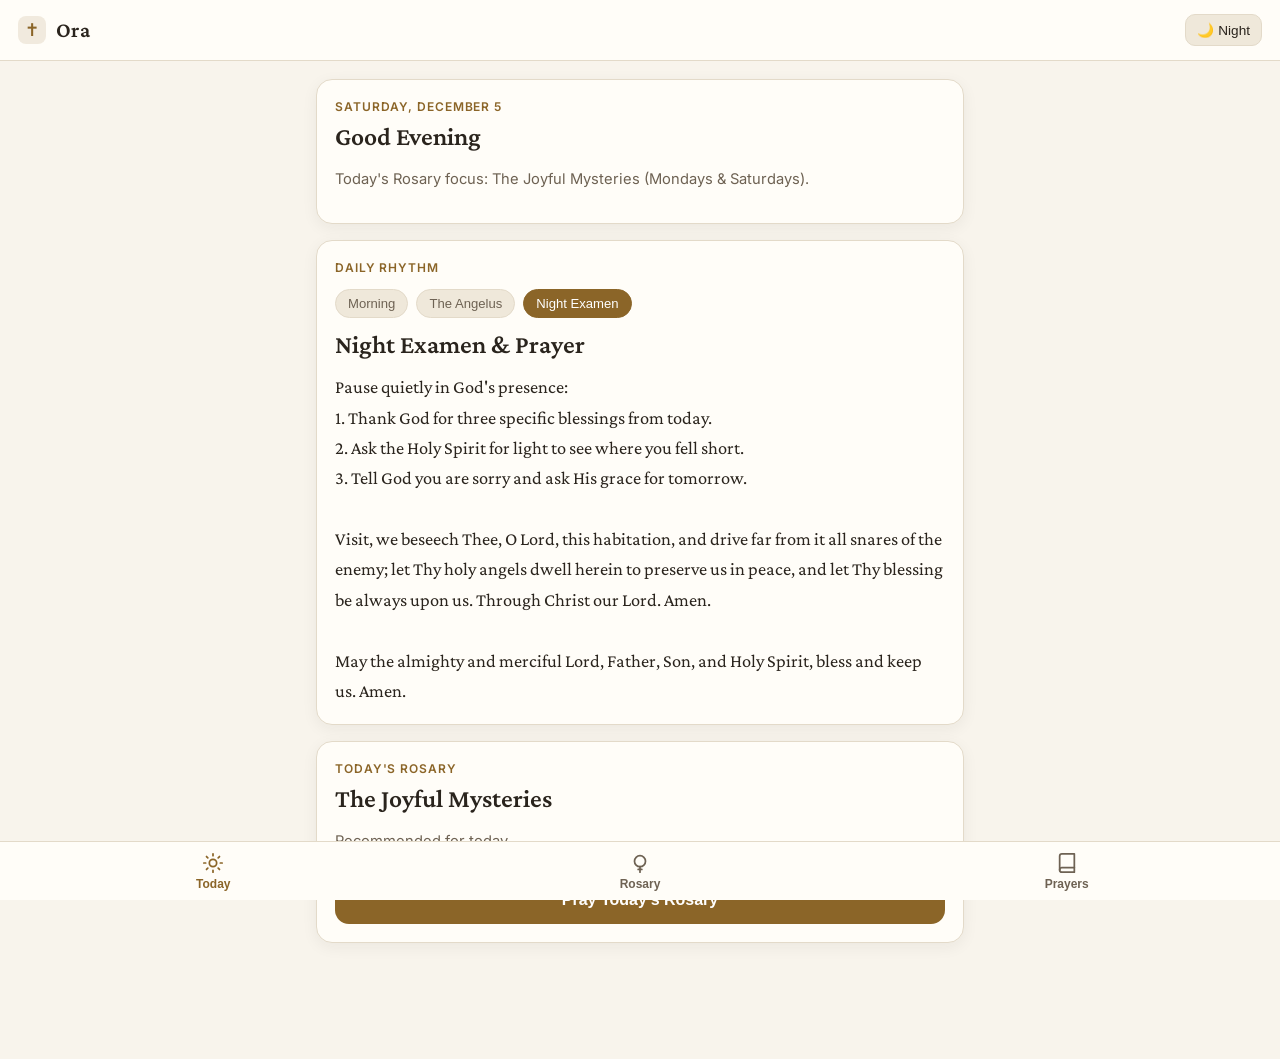
==== index.html @ 4270c1f5 "Update print statement from 'Hello' to 'Goodbye'" ====
<!DOCTYPE html>
<html lang="en">
<head>
  <meta charset="UTF-8" />
  <meta name="viewport" content="width=device-width, initial-scale=1.0, viewport-fit=cover" />
  <meta name="theme-color" content="#7c5c2b" />
  <meta name="description" content="Ora — Daily Catholic Prayer, Interactive Rosary & Private Intentions" />
  <title>Ora • Catholic Prayer</title>

  <link rel="manifest" href="./manifest.json" />
  <link rel="icon" type="image/png" sizes="192x192" href="./icon-192.png" />
  <link rel="apple-touch-icon" href="./icon-192.png" />

  <link rel="preconnect" href="https://fonts.googleapis.com" />
  <link rel="preconnect" href="https://fonts.gstatic.com" crossorigin />
  <link href="https://fonts.googleapis.com/css2?family=Crimson+Pro:ital,wght@0,400;0,600;1,400&family=Inter:wght@400;500;600&display=swap" rel="stylesheet" />

  <style>
    :root {
      --bg: #f8f4ec;
      --surface: #fffdf8;
      --surface-alt: #efe8da;
      --text: #2a241d;
      --text-muted: #6e6253;
      --accent: #8b6528;
      --accent-soft: rgba(139, 101, 40, 0.12);
      --border: #e3dac9;
      --shadow: 0 4px 16px rgba(42, 36, 29, 0.06);
      --prayer-size: 1.15rem;
    }

    body.dark {
      --bg: #151310;
      --surface: #1f1c18;
      --surface-alt: #2b2620;
      --text: #efe9de;
      --text-muted: #a99d8c;
      --accent: #d4aa5a;
      --accent-soft: rgba(212, 170, 90, 0.15);
      --border: #352f27;
      --shadow: 0 4px 20px rgba(0, 0, 0, 0.35);
    }

    * {
      box-sizing: border-box;
      -webkit-tap-highlight-color: transparent;
    }

    body {
      margin: 0;
      font-family: 'Inter', system-ui, -apple-system, sans-serif;
      background: var(--bg);
      color: var(--text);
      line-height: 1.5;
      transition: background 0.25s ease, color 0.25s ease;
    }

    .serif {
      font-family: 'Crimson Pro', Georgia, serif;
    }

    /* Header */
    header {
      position: sticky;
      top: 0;
      z-index: 20;
      background: var(--surface);
      border-bottom: 1px solid var(--border);
      padding: 14px 18px;
      display: flex;
      align-items: center;
      justify-content: space-between;
    }

    .brand {
      display: flex;
      align-items: center;
      gap: 10px;
    }

    .brand-cross {
      width: 28px;
      height: 28px;
      border-radius: 8px;
      background: var(--accent-soft);
      color: var(--accent);
      display: grid;
      place-items: center;
      font-size: 1.1rem;
      font-weight: 600;
    }

    .brand h1 {
      margin: 0;
      font-size: 1.35rem;
      font-family: 'Crimson Pro', Georgia, serif;
      font-weight: 600;
      letter-spacing: 0.3px;
    }

    .header-actions {
      display: flex;
      align-items: center;
      gap: 8px;
    }

    .icon-btn {
      background: var(--surface-alt);
      color: var(--text);
      border: 1px solid var(--border);
      border-radius: 10px;
      padding: 7px 11px;
      font-size: 0.85rem;
      font-weight: 500;
      cursor: pointer;
      display: inline-flex;
      align-items: center;
      gap: 5px;
    }

    #installBtn {
      display: none;
      background: var(--accent);
      color: #fff;
      border-color: var(--accent);
    }

    /* Main Layout */
    main {
      max-width: 680px;
      margin: 0 auto;
      padding: 18px 16px 100px;
    }

    .tab-panel {
      display: none;
      animation: fadeIn 0.2s ease;
    }

    .tab-panel.active {
      display: block;
    }

    @keyframes fadeIn {
      from { opacity: 0; transform: translateY(4px); }
      to { opacity: 1; transform: translateY(0); }
    }

    /* Cards & Typography */
    .card {
      background: var(--surface);
      border: 1px solid var(--border);
      border-radius: 16px;
      padding: 18px;
      margin-bottom: 16px;
      box-shadow: var(--shadow);
    }

    .eyebrow {
      font-size: 0.75rem;
      text-transform: uppercase;
      letter-spacing: 0.9px;
      color: var(--accent);
      font-weight: 600;
      margin-bottom: 6px;
    }

    h2.section-title {
      margin: 0 0 8px;
      font-family: 'Crimson Pro', Georgia, serif;
      font-size: 1.6rem;
      font-weight: 600;
      line-height: 1.2;
    }

    .muted {
      color: var(--text-muted);
      font-size: 0.92rem;
    }

    .prayer-body {
      font-family: 'Crimson Pro', Georgia, serif;
      font-size: var(--prayer-size);
      line-height: 1.65;
      white-space: pre-line;
      margin: 12px 0 0;
    }

    /* Pills & Buttons */
    .pill-row {
      display: flex;
      gap: 8px;
      flex-wrap: wrap;
      margin: 12px 0;
    }

    .pill {
      border: 1px solid var(--border);
      background: var(--surface-alt);
      color: var(--text-muted);
      padding: 6px 12px;
      border-radius: 999px;
      font-size: 0.82rem;
      font-weight: 500;
      cursor: pointer;
    }

    .pill.active {
      background: var(--accent);
      color: #fff;
      border-color: var(--accent);
    }

    .btn-primary {
      width: 100%;
      padding: 15px 18px;
      border: none;
      border-radius: 14px;
      background: var(--accent);
      color: #fff;
      font-size: 1rem;
      font-weight: 600;
      cursor: pointer;
      user-select: none;
      transition: transform 0.08s ease, opacity 0.15s ease;
    }

    .btn-primary:active {
      transform: scale(0.98);
    }

    .btn-secondary {
      padding: 10px 14px;
      border: 1px solid var(--border);
      border-radius: 12px;
      background: var(--surface-alt);
      color: var(--text);
      font-size: 0.9rem;
      font-weight: 500;
      cursor: pointer;
      user-select: none;
    }

    /* Rosary Specific */
    .rosary-controls {
      display: flex;
      justify-content: space-between;
      align-items: center;
      gap: 10px;
      margin-bottom: 12px;
    }

    select.mystery-select {
      flex: 1;
      padding: 10px 12px;
      border-radius: 12px;
      border: 1px solid var(--border);
      background: var(--surface);
      color: var(--text);
      font-size: 0.92rem;
      font-weight: 500;
    }

    .beads-row {
      display: flex;
      justify-content: center;
      align-items: center;
      gap: 7px;
      margin: 14px 0 6px;
      min-height: 22px;
    }

    .bead {
      width: 13px;
      height: 13px;
      border-radius: 50%;
      border: 2px solid var(--accent);
      background: transparent;
      transition: all 0.18s ease;
    }

    .bead.large {
      width: 17px;
      height: 17px;
      margin-right: 4px;
    }

    .bead.done {
      background: var(--accent);
    }

    .bead.current {
      background: var(--accent);
      transform: scale(1.25);
      box-shadow: 0 0 0 4px var(--accent-soft);
    }

    .rosary-tap-card {
      cursor: pointer;
      user-select: none;
    }

    .rosary-footer-actions {
      display: flex;
      gap: 10px;
      margin-top: 12px;
    }

    .progress-bar-wrap {
      height: 6px;
      background: var(--surface-alt);
      border-radius: 999px;
      overflow: hidden;
      margin-top: 10px;
    }

    .progress-bar-fill {
      height: 100%;
      background: var(--accent);
      width: 0%;
      transition: width 0.2s ease;
    }

    /* Library & Intentions */
    .segmented {
      display: grid;
      grid-template-columns: 1fr 1fr;
      background: var(--surface-alt);
      padding: 4px;
      border-radius: 12px;
      border: 1px solid var(--border);
      margin-bottom: 16px;
    }

    .segmented button {
      border: none;
      background: transparent;
      color: var(--text-muted);
      padding: 9px;
      border-radius: 9px;
      font-weight: 600;
      font-size: 0.9rem;
      cursor: pointer;
    }

    .segmented button.active {
      background: var(--surface);
      color: var(--text);
      box-shadow: 0 1px 4px rgba(0, 0, 0, 0.08);
    }

    .toolbar {
      display: flex;
      gap: 8px;
      margin-bottom: 14px;
      align-items: center;
    }

    input[type="text"], input[type="search"] {
      flex: 1;
      padding: 11px 13px;
      border-radius: 12px;
      border: 1px solid var(--border);
      background: var(--surface);
      color: var(--text);
      font-size: 0.95rem;
    }

    .prayer-item {
      border-bottom: 1px solid var(--border);
      padding: 14px 0;
    }

    .prayer-item:last-child {
      border-bottom: none;
    }

    .prayer-item-header {
      display: flex;
      justify-content: space-between;
      align-items: center;
      cursor: pointer;
      gap: 12px;
    }

    .prayer-item-title {
      font-family: 'Crimson Pro', Georgia, serif;
      font-size: 1.25rem;
      font-weight: 600;
      margin: 0;
    }

    .prayer-item-cat {
      font-size: 0.78rem;
      color: var(--accent);
      font-weight: 500;
    }

    .prayer-item-content {
      display: none;
      margin-top: 10px;
    }

    .prayer-item.open .prayer-item-content {
      display: block;
    }

    /* Intentions */
    .intention-row {
      display: flex;
      align-items: flex-start;
      gap: 12px;
      padding: 12px 0;
      border-bottom: 1px solid var(--border);
    }

    .intention-row:last-child {
      border-bottom: none;
    }

    .intention-row input[type="checkbox"] {
      width: 20px;
      height: 20px;
      margin-top: 2px;
      accent-color: var(--accent);
      cursor: pointer;
    }

    .intention-text {
      flex: 1;
      font-size: 0.98rem;
    }

    .intention-text.answered {
      text-decoration: line-through;
      color: var(--text-muted);
    }

    .intention-date {
      display: block;
      font-size: 0.75rem;
      color: var(--text-muted);
      margin-top: 2px;
    }

    .delete-btn {
      background: transparent;
      border: none;
      color: var(--text-muted);
      font-size: 1.1rem;
      cursor: pointer;
      padding: 2px 6px;
    }

    /* Bottom Navigation */
    nav.bottom-nav {
      position: fixed;
      bottom: 0;
      left: 0;
      right: 0;
      z-index: 30;
      background: var(--surface);
      border-top: 1px solid var(--border);
      display: grid;
      grid-template-columns: repeat(3, 1fr);
      padding-bottom: env(safe-area-inset-bottom);
    }

    .nav-btn {
      border: none;
      background: transparent;
      color: var(--text-muted);
      padding: 10px 6px 9px;
      display: flex;
      flex-direction: column;
      align-items: center;
      gap: 3px;
      font-size: 0.75rem;
      font-weight: 600;
      cursor: pointer;
    }

    .nav-btn.active {
      color: var(--accent);
    }

    .nav-btn svg {
      width: 22px;
      height: 22px;
      stroke: currentColor;
      fill: none;
      stroke-width: 1.9;
      stroke-linecap: round;
      stroke-linejoin: round;
    }
  </style>
</head>
<body>
  <header>
    <div class="brand">
      <div class="brand-cross">✝</div>
      <h1>Ora</h1>
    </div>
    <div class="header-actions">
      <button id="installBtn" class="icon-btn" type="button">Install</button>
      <button id="darkToggle" class="icon-btn" type="button" aria-label="Toggle dark mode">🌙 Night</button>
    </div>
  </header>

  <main>
    <!-- TAB 1: TODAY -->
    <section id="tab-today" class="tab-panel active">
      <div class="card">
        <div class="eyebrow" id="todayDateLabel">Today</div>
        <h2 class="section-title" id="todayGreeting">Peace be with you</h2>
        <p class="muted" id="todayLiturgicalNote"></p>
      </div>

      <div class="card">
        <div class="eyebrow">Daily Rhythm</div>
        <div class="pill-row" id="dailyTimePills">
          <button class="pill" data-slot="morning" type="button">Morning</button>
          <button class="pill" data-slot="angelus" type="button">The Angelus</button>
          <button class="pill" data-slot="night" type="button">Night Examen</button>
        </div>
        <h2 class="section-title" id="dailyPrayerTitle">Morning Offering</h2>
        <div class="prayer-body" id="dailyPrayerBody"></div>
      </div>

      <div class="card">
        <div class="eyebrow">Today's Rosary</div>
        <h2 class="section-title" id="todayMysteryTitle">The Sorrowful Mysteries</h2>
        <p class="muted" id="todayMysterySub">Recommended for today</p>
        <button class="btn-primary" id="goToRosaryBtn" type="button" style="margin-top:10px;">
          Pray Today's Rosary
        </button>
      </div>
    </section>

    <!-- TAB 2: ROSARY -->
    <section id="tab-rosary" class="tab-panel">
      <div class="rosary-controls">
        <select id="mysterySelect" class="mystery-select" aria-label="Select Rosary Mysteries">
          <option value="joyful">Joyful Mysteries (Mon, Sat)</option>
          <option value="luminous">Luminous Mysteries (Thu)</option>
          <option value="sorrowful">Sorrowful Mysteries (Tue, Fri)</option>
          <option value="glorious">Glorious Mysteries (Wed, Sun)</option>
        </select>
        <button id="resetRosaryBtn" class="btn-secondary" type="button">Reset</button>
      </div>

      <div class="card rosary-tap-card" id="rosaryCard">
        <div class="eyebrow" id="rosaryBeadLabel">Step 1</div>
        <h2 class="section-title" id="rosaryStepTitle">Sign of the Cross</h2>
        <p class="muted" id="rosaryMysteryBanner" style="display:none; font-style:italic; margin: 4px 0 8px;"></p>

        <div class="beads-row" id="rosaryBeadsRow"></div>

        <div class="prayer-body" id="rosaryStepText"></div>

        <div class="progress-bar-wrap">
          <div class="progress-bar-fill" id="rosaryProgressFill"></div>
        </div>
        <p class="muted" id="rosaryCounterText" style="margin:8px 0 0; font-size:0.8rem; text-align:right;"></p>
      </div>

      <button class="btn-primary" id="nextBeadBtn" type="button">Next Bead →</button>
      <div class="rosary-footer-actions">
        <button class="btn-secondary" id="prevBeadBtn" type="button" style="flex:1;">← Previous</button>
        <button class="btn-secondary" id="hapticToggleBtn" type="button" style="flex:1;">Vibration: On</button>
      </div>
    </section>

    <!-- TAB 3: PRAYERS & INTENTIONS -->
    <section id="tab-prayers" class="tab-panel">
      <div class="segmented">
        <button id="segLibraryBtn" class="active" type="button">Prayer Library</button>
        <button id="segIntentionsBtn" type="button">My Intentions</button>
      </div>

      <!-- Library View -->
      <div id="libraryView">
        <div class="toolbar">
          <input type="search" id="prayerSearch" placeholder="Search prayers..." aria-label="Search prayers" />
          <button class="icon-btn" id="fontDecBtn" type="button" aria-label="Decrease text size">A-</button>
          <button class="icon-btn" id="fontIncBtn" type="button" aria-label="Increase text size">A+</button>
        </div>
        <div class="card" id="prayerListContainer"></div>
      </div>

      <!-- Intentions View -->
      <div id="intentionsView" style="display:none;">
        <div class="card">
          <div class="eyebrow">Private Prayer List</div>
          <p class="muted" style="margin-top:0;">Saved privately on this device. Tap the box when a prayer is answered.</p>
          <form id="intentionForm" class="toolbar" style="margin-bottom:0;">
            <input type="text" id="intentionInput" placeholder="Add a person or intention..." required />
            <button class="btn-secondary" type="submit" style="background:var(--accent); color:#fff; border-color:var(--accent);">Add</button>
          </form>
        </div>
        <div class="card" id="intentionsListContainer"></div>
      </div>
    </section>
  </main>

  <nav class="bottom-nav">
    <button class="nav-btn active" data-tab="today" type="button">
      <svg viewBox="0 0 24 24"><circle cx="12" cy="12" r="4"/><path d="M12 2v2m0 16v2M4.93 4.93l1.41 1.41m11.32 11.32l1.41 1.41M2 12h2m16 0h2M6.34 17.66l-1.41 1.41M19.07 4.93l-1.41 1.41"/></svg>
      <span>Today</span>
    </button>
    <button class="nav-btn" data-tab="rosary" type="button">
      <svg viewBox="0 0 24 24"><circle cx="12" cy="10" r="6"/><path d="M12 16v6m-2-3h4"/></svg>
      <span>Rosary</span>
    </button>
    <button class="nav-btn" data-tab="prayers" type="button">
      <svg viewBox="0 0 24 24"><path d="M4 19.5A2.5 2.5 0 0 1 6.5 17H20"/><path d="M6.5 2H20v20H6.5A2.5 2.5 0 0 1 4 19.5v-15A2.5 2.5 0 0 1 6.5 2z"/></svg>
      <span>Prayers</span>
    </button>
  </nav>

  <script>
    // ---------- PRAYER TEXTS ----------
    const CORE = {
      signOfCross: "In the name of the Father, and of the Son, and of the Holy Spirit. Amen.",
      creed: "I believe in God, the Father almighty, Creator of heaven and earth, and in Jesus Christ, his only Son, our Lord, who was conceived by the Holy Spirit, born of the Virgin Mary, suffered under Pontius Pilate, was crucified, died and was buried; he descended into hell; on the third day he rose again from the dead; he ascended into heaven, and is seated at the right hand of God the Father almighty; from there he will come to judge the living and the dead.\n\nI believe in the Holy Spirit, the holy catholic Church, the communion of saints, the forgiveness of sins, the resurrection of the body, and life everlasting. Amen.",
      ourFather: "Our Father, who art in heaven, hallowed be thy name; thy kingdom come; thy will be done on earth as it is in heaven. Give us this day our daily bread; and forgive us our trespasses as we forgive those who trespass against us; and lead us not into temptation, but deliver us from evil. Amen.",
      hailMary: "Hail Mary, full of grace, the Lord is with thee. Blessed art thou among women, and blessed is the fruit of thy womb, Jesus.\n\nHoly Mary, Mother of God, pray for us sinners, now and at the hour of our death. Amen.",
      gloryBe: "Glory be to the Father, and to the Son, and to the Holy Spirit, as it was in the beginning, is now, and ever shall be, world without end. Amen.",
      fatima: "O my Jesus, forgive us our sins, save us from the fires of hell, lead all souls to Heaven, especially those in most need of Thy mercy. Amen.",
      hailHolyQueen: "Hail, holy Queen, Mother of mercy, our life, our sweetness, and our hope. To thee do we cry, poor banished children of Eve. To thee do we send up our sighs, mourning and weeping in this valley of tears. Turn then, most gracious advocate, thine eyes of mercy toward us; and after this our exile, show unto us the blessed fruit of thy womb, Jesus. O clement, O loving, O sweet Virgin Mary.\n\nV. Pray for us, O holy Mother of God.\nR. That we may be made worthy of the promises of Christ.",
      rosaryClosing: "Let us pray. O God, whose only begotten Son, by His life, death, and resurrection, has purchased for us the rewards of eternal life, grant, we beseech Thee, that meditating upon these mysteries of the Most Holy Rosary of the Blessed Virgin Mary, we may imitate what they contain and obtain what they promise, through the same Christ our Lord. Amen.\n\nIn the name of the Father, and of the Son, and of the Holy Spirit. Amen."
    };

    const DAILY_SLOTS = {
      morning: {
        title: "Morning Offering",
        text: "O Jesus, through the Immaculate Heart of Mary, I offer You my prayers, works, joys, and sufferings of this day for all the intentions of Your Sacred Heart, in union with the Holy Sacrifice of the Mass throughout the world, in reparation for my sins, for the intentions of all our associates, and in particular for the intentions of our Holy Father. Amen."
      },
      angelus: {
        title: "The Angelus",
        text: "V. The Angel of the Lord declared unto Mary.\nR. And she conceived of the Holy Spirit.\n(Hail Mary...)\n\nV. Behold the handmaid of the Lord.\nR. Be it done unto me according to thy word.\n(Hail Mary...)\n\nV. And the Word was made flesh.\nR. And dwelt among us.\n(Hail Mary...)\n\nV. Pray for us, O holy Mother of God.\nR. That we may be made worthy of the promises of Christ.\n\nLet us pray. Pour forth, we beseech Thee, O Lord, Thy grace into our hearts; that we, to whom the incarnation of Christ, Thy Son, was made known by the message of an angel, may by His passion and cross be brought to the glory of His resurrection, through the same Christ our Lord. Amen."
      },
      night: {
        title: "Night Examen & Prayer",
        text: "Pause quietly in God's presence:\n1. Thank God for three specific blessings from today.\n2. Ask the Holy Spirit for light to see where you fell short.\n3. Tell God you are sorry and ask His grace for tomorrow.\n\nVisit, we beseech Thee, O Lord, this habitation, and drive far from it all snares of the enemy; let Thy holy angels dwell herein to preserve us in peace, and let Thy blessing be always upon us. Through Christ our Lord. Amen.\n\nMay the almighty and merciful Lord, Father, Son, and Holy Spirit, bless and keep us. Amen."
      }
    };

    const MYSTERIES = {
      joyful: {
        name: "The Joyful Mysteries",
        days: "Mondays & Saturdays",
        decades: [
          { title: "1. The Annunciation", fruit: "Fruit: Humility — Mary says 'yes' to God's plan." },
          { title: "2. The Visitation", fruit: "Fruit: Love of Neighbour — Mary hastens to serve Elizabeth." },
          { title: "3. The Nativity", fruit: "Fruit: Poverty of Spirit — Jesus is born in Bethlehem." },
          { title: "4. The Presentation", fruit: "Fruit: Obedience — Mary and Joseph offer Jesus in the Temple." },
          { title: "5. Finding Jesus in the Temple", fruit: "Fruit: Joy in Finding Jesus — Seeking Christ above all." }
        ]
      },
      luminous: {
        name: "The Luminous Mysteries",
        days: "Thursdays",
        decades: [
          { title: "1. The Baptism of Jesus", fruit: "Fruit: Openness to the Holy Spirit — 'This is my beloved Son.'" },
          { title: "2. The Wedding at Cana", fruit: "Fruit: To Jesus through Mary — 'Do whatever He tells you.'" },
          { title: "3. Proclamation of the Kingdom", fruit: "Fruit: Repentance and Trust — The Gospel of mercy." },
          { title: "4. The Transfiguration", fruit: "Fruit: Desire for Holiness — Christ shines in glory." },
          { title: "5. Institution of the Eucharist", fruit: "Fruit: Adoration — 'This is My Body, given for you.'" }
        ]
      },
      sorrowful: {
        name: "The Sorrowful Mysteries",
        days: "Tuesdays & Fridays",
        decades: [
          { title: "1. The Agony in the Garden", fruit: "Fruit: Sorrow for Sin — 'Not my will, but Thine be done.'" },
          { title: "2. The Scourging at the Pillar", fruit: "Fruit: Purity — Christ suffers patiently for our healing." },
          { title: "3. The Crowning with Thorns", fruit: "Fruit: Moral Courage — Jesus, the humble King." },
          { title: "4. The Carrying of the Cross", fruit: "Fruit: Patience in Trials — Taking up our daily cross." },
          { title: "5. The Crucifixion", fruit: "Fruit: Perseverance & Forgiveness — 'Father, forgive them.'" }
        ]
      },
      glorious: {
        name: "The Glorious Mysteries",
        days: "Wednesdays & Sundays",
        decades: [
          { title: "1. The Resurrection", fruit: "Fruit: Faith — Christ is risen from the dead!" },
          { title: "2. The Ascension", fruit: "Fruit: Hope — Setting our hearts on heaven." },
          { title: "3. The Descent of the Holy Spirit", fruit: "Fruit: Love of God — Strength and fire at Pentecost." },
          { title: "4. The Assumption of Mary", fruit: "Fruit: Grace of a Happy Death — Mary taken up to glory." },
          { title: "5. The Coronation of Mary", fruit: "Fruit: Trust in Mary's Intercession — Queen of Heaven and Earth." }
        ]
      }
    };

    const PRAYERS_LIBRARY = [
      { title: "Our Father", category: "Essential", text: CORE.ourFather },
      { title: "Hail Mary", category: "Essential", text: CORE.hailMary },
      { title: "Glory Be", category: "Essential", text: CORE.gloryBe },
      { title: "Act of Contrition", category: "Confession & Mercy", text: "O my God, I am heartily sorry for having offended Thee, and I detest all my sins because of Thy just punishments, but most of all because they offend Thee, my God, who art all good and deserving of all my love. I firmly resolve with the help of Thy grace to sin no more and to avoid the near occasion of sin. Amen." },
      { title: "Morning Offering", category: "Daily", text: DAILY_SLOTS.morning.text },
      { title: "The Angelus", category: "Daily", text: DAILY_SLOTS.angelus.text },
      { title: "Memorare", category: "Marian", text: "Remember, O most gracious Virgin Mary, that never was it known that anyone who fled to thy protection, implored thy help, or sought thine intercession was left unaided. Inspired by this confidence, I fly unto thee, O Virgin of virgins, my mother; to thee do I come, before thee I stand, sinful and sorrowful. O Mother of the Word Incarnate, despise not my petitions, but in thy mercy hear and answer me. Amen." },
      { title: "Hail, Holy Queen", category: "Marian", text: CORE.hailHolyQueen },
      { title: "Prayer to St. Michael", category: "Protection", text: "St. Michael the Archangel, defend us in battle. Be our defence against the wickedness and snares of the Devil. May God rebuke him, we humbly pray, and do thou, O Prince of the heavenly hosts, by the power of God, thrust into hell Satan, and all the evil spirits, who prowl about the world seeking the ruin of souls. Amen." },
      { title: "Come, Holy Spirit", category: "Essential", text: "Come, Holy Spirit, fill the hearts of your faithful and kindle in them the fire of your love. Send forth your Spirit and they shall be created. And You shall renew the face of the earth.\n\nO, God, who by the light of the Holy Spirit, did instruct the hearts of the faithful, grant that by the same Holy Spirit we may be truly wise and ever enjoy His consolations. Through Christ Our Lord. Amen." },
      { title: "Anima Christi", category: "After Communion", text: "Soul of Christ, sanctify me.\nBody of Christ, save me.\nBlood of Christ, inebriate me.\nWater from the side of Christ, wash me.\nPassion of Christ, strengthen me.\nO good Jesus, hear me.\nWithin Your wounds hide me.\nSeparated from You, let me never be.\nFrom the evil one protect me.\nAt the hour of my death, call me.\nAnd close to You bid me,\nThat with Your saints I may be praising You forever and ever. Amen." },
      { title: "Grace Before Meals", category: "Daily", text: "Bless us, O Lord, and these Thy gifts, which we are about to receive from Thy bounty, through Christ our Lord. Amen." },
      { title: "Guardian Angel Prayer", category: "Daily", text: "Angel of God, my guardian dear, to whom God's love commits me here, ever this day be at my side, to light and guard, to rule and guide. Amen." }
    ];

    // ---------- STATE ----------
    function getTodaysMysteryKey() {
      const day = new Date().getDay(); // 0=Sun..6=Sat
      if (day === 1 || day === 6) return "joyful";
      if (day === 4) return "luminous";
      if (day === 2 || day === 5) return "sorrowful";
      return "glorious";
    }

    const state = {
      dark: localStorage.getItem("ora_dark") === "true",
      fontSize: parseFloat(localStorage.getItem("ora_font")) || 1.15,
      haptic: localStorage.getItem("ora_haptic") !== "false",
      mysteryKey: localStorage.getItem("ora_mystery") || getTodaysMysteryKey(),
      rosaryStep: parseInt(localStorage.getItem("ora_rosary_step") || "0", 10),
      intentions: JSON.parse(localStorage.getItem("ora_intentions") || "[]")
    };

    // ---------- THEME & FONT ----------
    function applyTheme() {
      document.body.classList.toggle("dark", state.dark);
      document.getElementById("darkToggle").textContent = state.dark ? "☀️ Light" : "🌙 Night";
      localStorage.setItem("ora_dark", state.dark);
    }

    function applyFontSize() {
      document.documentElement.style.setProperty("--prayer-size", state.fontSize + "rem");
      localStorage.setItem("ora_font", state.fontSize);
    }

    document.getElementById("darkToggle").addEventListener("click", () => {
      state.dark = !state.dark;
      applyTheme();
    });

    document.getElementById("fontIncBtn").addEventListener("click", () => {
      state.fontSize = Math.min(1.65, +(state.fontSize + 0.1).toFixed(2));
      applyFontSize();
    });

    document.getElementById("fontDecBtn").addEventListener("click", () => {
      state.fontSize = Math.max(0.95, +(state.fontSize - 0.1).toFixed(2));
      applyFontSize();
    });

    // ---------- NAVIGATION ----------
    function switchTab(tabName) {
      document.querySelectorAll(".tab-panel").forEach(p => p.classList.remove("active"));
      document.getElementById("tab-" + tabName).classList.add("active");
      document.querySelectorAll(".nav-btn").forEach(b => {
        b.classList.toggle("active", b.dataset.tab === tabName);
      });
      window.scrollTo({ top: 0, behavior: "smooth" });
    }

    document.querySelectorAll(".nav-btn").forEach(btn => {
      btn.addEventListener("click", () => switchTab(btn.dataset.tab));
    });

    // ---------- TODAY TAB ----------
    function initTodayTab() {
      const now = new Date();
      const dateStr = now.toLocaleDateString(undefined, { weekday: "long", day: "numeric", month: "long" });
      document.getElementById("todayDateLabel").textContent = dateStr;

      const hour = now.getHours();
      let greeting = "Good Evening";
      let defaultSlot = "night";
      if (hour < 12) {
        greeting = "Good Morning";
        defaultSlot = "morning";
      } else if (hour < 17) {
        greeting = "Good Afternoon";
        defaultSlot = "angelus";
      }
      document.getElementById("todayGreeting").textContent = greeting;

      const todayKey = getTodaysMysteryKey();
      const m = MYSTERIES[todayKey];
      document.getElementById("todayLiturgicalNote").textContent =
        "Today's Rosary focus: " + m.name + " (" + m.days + ").";
      document.getElementById("todayMysteryTitle").textContent = m.name;

      selectDailySlot(defaultSlot);

      document.querySelectorAll("#dailyTimePills .pill").forEach(pill => {
        pill.addEventListener("click", () => selectDailySlot(pill.dataset.slot));
      });

      document.getElementById("goToRosaryBtn").addEventListener("click", () => {
        state.mysteryKey = todayKey;
        document.getElementById("mysterySelect").value = todayKey;
        localStorage.setItem("ora_mystery", todayKey);
        renderRosary();
        switchTab("rosary");
      });
    }

    function selectDailySlot(slotKey) {
      const slot = DAILY_SLOTS[slotKey];
      document.getElementById("dailyPrayerTitle").textContent = slot.title;
      document.getElementById("dailyPrayerBody").textContent = slot.text;
      document.querySelectorAll("#dailyTimePills .pill").forEach(p => {
        p.classList.toggle("active", p.dataset.slot === slotKey);
      });
    }

    // ---------- ROSARY ENGINE ----------
    function buildRosarySteps(mysteryKey) {
      const m = MYSTERIES[mysteryKey];
      const steps = [
        { label: "Intro • Crucifix", title: "Sign of the Cross", text: CORE.signOfCross },
        { label: "Intro • Crucifix", title: "The Apostles' Creed", text: CORE.creed },
        { label: "Intro • First Large Bead", title: "Our Father", banner: "For the intentions of our Holy Father, the Pope.", text: CORE.ourFather },
        { label: "Intro • Small Bead 1 of 3", title: "Hail Mary", banner: "For an increase in Faith.", text: CORE.hailMary },
        { label: "Intro • Small Bead 2 of 3", title: "Hail Mary", banner: "For an increase in Hope.", text: CORE.hailMary },
        { label: "Intro • Small Bead 3 of 3", title: "Hail Mary", banner: "For an increase in Charity.", text: CORE.hailMary },
        { label: "Intro • Closing", title: "Glory Be", text: CORE.gloryBe }
      ];

      m.decades.forEach((dec, idx) => {
        const dNum = idx + 1;
        steps.push({
          label: `Decade ${dNum} of 5 • Large Bead`,
          title: dec.title,
          banner: dec.fruit,
          text: CORE.ourFather,
          decade: dNum,
          decadeBead: 0
        });
        for (let b = 1; b <= 10; b++) {
          steps.push({
            label: `Decade ${dNum} of 5 • Bead ${b} of 10`,
            title: "Hail Mary",
            banner: `${dec.title} — ${dec.fruit}`,
            text: CORE.hailMary,
            decade: dNum,
            decadeBead: b
          });
        }
        steps.push({
          label: `End of Decade ${dNum}`,
          title: "Glory Be & Fatima Prayer",
          banner: dec.title,
          text: CORE.gloryBe + "\n\n" + CORE.fatima,
          decade: dNum,
          decadeBead: 11
        });
      });

      steps.push(
        { label: "Closing • Centerpiece", title: "Hail, Holy Queen", text: CORE.hailHolyQueen },
        { label: "Closing Prayer", title: "Concluding Prayer", text: CORE.rosaryClosing }
      );
      return steps;
    }

    function renderRosary() {
      const steps = buildRosarySteps(state.mysteryKey);
      if (state.rosaryStep >= steps.length) state.rosaryStep = steps.length - 1;
      if (state.rosaryStep < 0) state.rosaryStep = 0;

      const s = steps[state.rosaryStep];
      document.getElementById("rosaryBeadLabel").textContent = s.label;
      document.getElementById("rosaryStepTitle").textContent = s.title;
      document.getElementById("rosaryStepText").textContent = s.text;

      const bannerEl = document.getElementById("rosaryMysteryBanner");
      if (s.banner) {
        bannerEl.textContent = s.banner;
        bannerEl.style.display = "block";
      } else {
        bannerEl.style.display = "none";
      }

      // Render 10-bead decade tracker
      const beadsRow = document.getElementById("rosaryBeadsRow");
      beadsRow.innerHTML = "";
      if (s.decade) {
        const ourFatherBead = document.createElement("span");
        ourFatherBead.className = "bead large " + (s.decadeBead === 0 ? "current" : "done");
        beadsRow.appendChild(ourFatherBead);

        for (let i = 1; i <= 10; i++) {
          const bead = document.createElement("span");
          let cls = "bead";
          if (s.decadeBead === i) cls += " current";
          else if (s.decadeBead > i) cls += " done";
          bead.className = cls;
          beadsRow.appendChild(bead);
        }
      }

      const pct = Math.round(((state.rosaryStep + 1) / steps.length) * 100);
      document.getElementById("rosaryProgressFill").style.width = pct + "%";
      document.getElementById("rosaryCounterText").textContent =
        `Step ${state.rosaryStep + 1} of ${steps.length} (${pct}%)`;

      const nextBtn = document.getElementById("nextBeadBtn");
      nextBtn.textContent = state.rosaryStep === steps.length - 1 ? "Amen • Start New Rosary" : "Next Bead →";

      localStorage.setItem("ora_rosary_step", state.rosaryStep);
    }

    function advanceRosary(delta) {
      const steps = buildRosarySteps(state.mysteryKey);
      if (delta > 0 && state.rosaryStep === steps.length - 1) {
        state.rosaryStep = 0;
      } else {
        state.rosaryStep = Math.max(0, Math.min(steps.length - 1, state.rosaryStep + delta));
      }
      if (state.haptic && navigator.vibrate) {
        navigator.vibrate(14);
      }
      renderRosary();
    }

    document.getElementById("nextBeadBtn").addEventListener("click", () => advanceRosary(1));
    document.getElementById("rosaryCard").addEventListener("click", () => advanceRosary(1));
    document.getElementById("prevBeadBtn").addEventListener("click", () => advanceRosary(-1));
    document.getElementById("resetRosaryBtn").addEventListener("click", () => {
      state.rosaryStep = 0;
      renderRosary();
    });

    const mysterySelect = document.getElementById("mysterySelect");
    mysterySelect.value = state.mysteryKey;
    mysterySelect.addEventListener("change", (e) => {
      state.mysteryKey = e.target.value;
      state.rosaryStep = 0;
      localStorage.setItem("ora_mystery", state.mysteryKey);
      renderRosary();
    });

    const hapticBtn = document.getElementById("hapticToggleBtn");
    function updateHapticLabel() {
      hapticBtn.textContent = "Vibration: " + (state.haptic ? "On" : "Off");
    }
    updateHapticLabel();
    hapticBtn.addEventListener("click", () => {
      state.haptic = !state.haptic;
      localStorage.setItem("ora_haptic", state.haptic);
      updateHapticLabel();
    });

    // ---------- LIBRARY & INTENTIONS ----------
    function renderLibrary(query = "") {
      const container = document.getElementById("prayerListContainer");
      const q = query.trim().toLowerCase();
      const filtered = PRAYERS_LIBRARY.filter(p =>
        p.title.toLowerCase().includes(q) ||
        p.category.toLowerCase().includes(q) ||
        p.text.toLowerCase().includes(q)
      );

      if (!filtered.length) {
        container.innerHTML = `<p class="muted" style="margin:6px 0;">No prayers matched "${q}".</p>`;
        return;
      }

      container.innerHTML = filtered.map((p, idx) => `
        <div class="prayer-item ${q ? "open" : ""}" data-idx="${idx}">
          <div class="prayer-item-header">
            <div>
              <span class="prayer-item-cat">${p.category}</span>
              <h3 class="prayer-item-title">${p.title}</h3>
            </div>
            <span class="muted">▾</span>
          </div>
          <div class="prayer-item-content">
            <div class="prayer-body">${p.text}</div>
          </div>
        </div>
      `).join("");

      container.querySelectorAll(".prayer-item-header").forEach(hdr => {
        hdr.addEventListener("click", () => {
          hdr.parentElement.classList.toggle("open");
        });
      });
    }

    document.getElementById("prayerSearch").addEventListener("input", (e) => {
      renderLibrary(e.target.value);
    });

    function renderIntentions() {
      const container = document.getElementById("intentionsListContainer");
      if (!state.intentions.length) {
        container.innerHTML = `<p class="muted" style="margin:6px 0;">No intentions added yet. Add someone to keep in your prayers above.</p>`;
        return;
      }
      container.innerHTML = state.intentions.map((item, idx) => `
        <div class="intention-row">
          <input type="checkbox" ${item.answered ? "checked" : ""} data-idx="${idx}" aria-label="Mark answered" />
          <div class="intention-text ${item.answered ? "answered" : ""}">
            ${escapeHtml(item.text)}
            <span class="intention-date">Added ${item.date}</span>
          </div>
          <button class="delete-btn" data-del="${idx}" type="button" aria-label="Delete intention">✕</button>
        </div>
      `).join("");

      container.querySelectorAll('input[type="checkbox"]').forEach(cb => {
        cb.addEventListener("change", () => {
          const i = parseInt(cb.dataset.idx, 10);
          state.intentions[i].answered = cb.checked;
          saveIntentions();
          renderIntentions();
        });
      });

      container.querySelectorAll(".delete-btn").forEach(btn => {
        btn.addEventListener("click", () => {
          const i = parseInt(btn.dataset.del, 10);
          state.intentions.splice(i, 1);
          saveIntentions();
          renderIntentions();
        });
      });
    }

    function saveIntentions() {
      localStorage.setItem("ora_intentions", JSON.stringify(state.intentions));
    }

    function escapeHtml(str) {
      return str.replace(/[&<>"']/g, m => ({
        "&": "&amp;", "<": "&lt;", ">": "&gt;", '"': "&quot;", "'": "&#39;"
      }[m]));
    }

    document.getElementById("intentionForm").addEventListener("submit", (e) => {
      e.preventDefault();
      const input = document.getElementById("intentionInput");
      const text = input.value.trim();
      if (!text) return;
      state.intentions.unshift({
        text,
        answered: false,
        date: new Date().toLocaleDateString(undefined, { day: "numeric", month: "short" })
      });
      saveIntentions();
      input.value = "";
      renderIntentions();
    });

    const segLib = document.getElementById("segLibraryBtn");
    const segInt = document.getElementById("segIntentionsBtn");
    segLib.addEventListener("click", () => {
      segLib.classList.add("active");
      segInt.classList.remove("active");
      document.getElementById("libraryView").style.display = "block";
      document.getElementById("intentionsView").style.display = "none";
    });
    segInt.addEventListener("click", () => {
      segInt.classList.add("active");
      segLib.classList.remove("active");
      document.getElementById("libraryView").style.display = "none";
      document.getElementById("intentionsView").style.display = "block";
    });

    // ---------- PWA SERVICE WORKER & INSTALL ----------
    if ("serviceWorker" in navigator) {
      window.addEventListener("load", () => {
        navigator.serviceWorker.register("./sw.js").catch(() => {});
      });
    }

    let deferredPrompt = null;
    const installBtn = document.getElementById("installBtn");
    window.addEventListener("beforeinstallprompt", (e) => {
      e.preventDefault();
      deferredPrompt = e;
      installBtn.style.display = "inline-flex";
    });

    installBtn.addEventListener("click", async () => {
      if (!deferredPrompt) return;
      deferredPrompt.prompt();
      await deferredPrompt.userChoice;
      deferredPrompt = null;
      installBtn.style.display = "none";
    });

    // ---------- BOOT ----------
    applyTheme();
    applyFontSize();
    initTodayTab();
    renderRosary();
    renderLibrary();
    renderIntentions();
  </script>
</body>
</html>
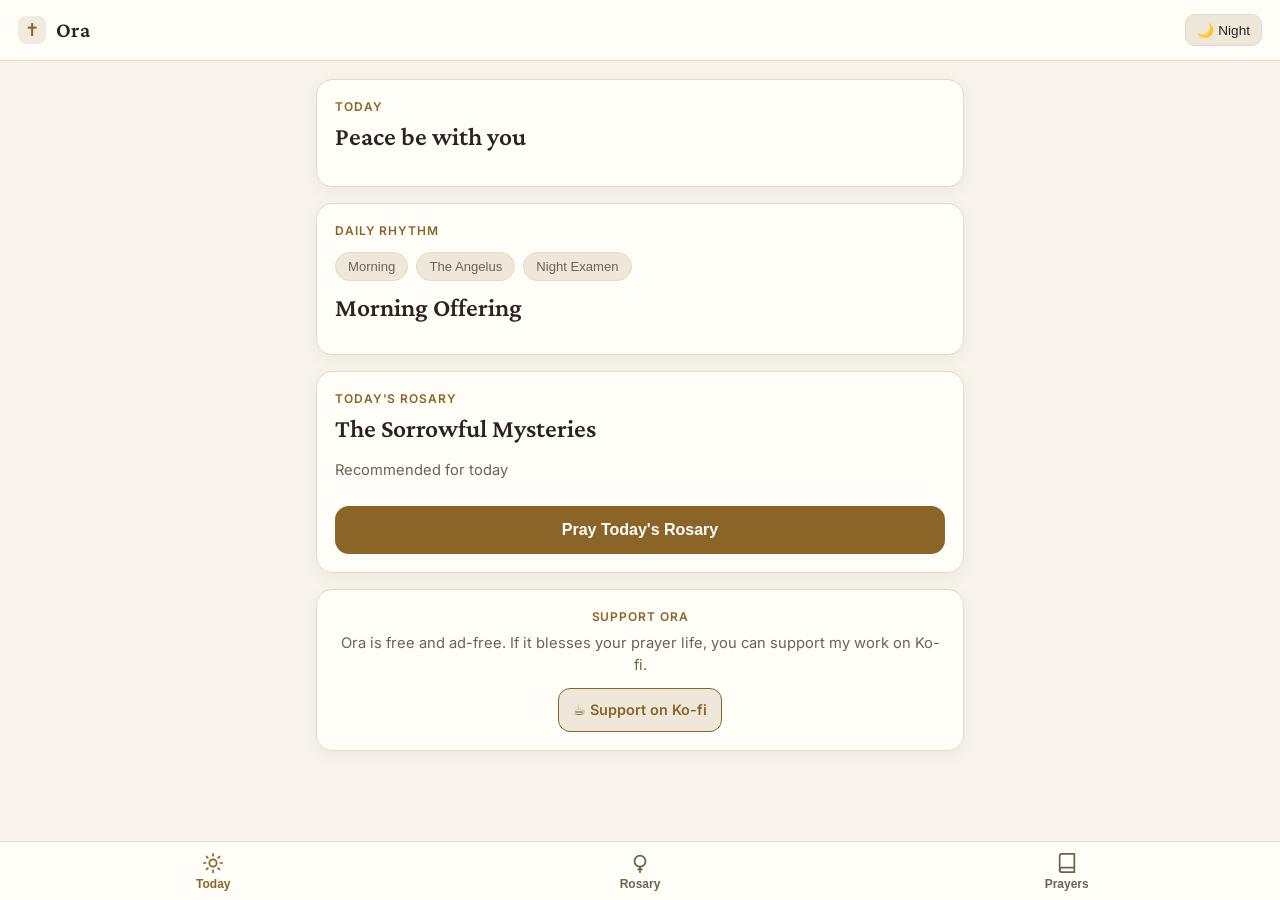
==== commit fd1de413: "Add initial HTML structure for Ora app" ====
--- a/index.html
+++ b/index.html
@@ -5,6 +5,11 @@
   <meta name="viewport" content="width=device-width, initial-scale=1.0, viewport-fit=cover" />
   <meta name="theme-color" content="#7c5c2b" />
   <meta name="description" content="Ora — Daily Catholic Prayer, Interactive Rosary & Private Intentions" />
+  <meta property="og:type" content="website" />
+  <meta property="og:title" content="Ora — Daily Catholic Prayer" />
+  <meta property="og:description" content="Free, ad-free, offline Catholic prayer app with daily prayers, interactive Rosary, and private intentions." />
+  <meta property="og:url" content="https://apps4u25.github.io/Ora-prayer/" />
+  <meta property="og:image" content="https://apps4u25.github.io/Ora-prayer/icon-512.png" />
   <title>Ora • Catholic Prayer</title>
 
   <link rel="manifest" href="./manifest.json" />
@@ -59,7 +64,6 @@
       font-family: 'Crimson Pro', Georgia, serif;
     }
 
-    /* Header */
     header {
       position: sticky;
       top: 0;
@@ -125,7 +129,6 @@
       border-color: var(--accent);
     }
 
-    /* Main Layout */
     main {
       max-width: 680px;
       margin: 0 auto;
@@ -146,7 +149,6 @@
       to { opacity: 1; transform: translateY(0); }
     }
 
-    /* Cards & Typography */
     .card {
       background: var(--surface);
       border: 1px solid var(--border);
@@ -186,7 +188,6 @@
       margin: 12px 0 0;
     }
 
-    /* Pills & Buttons */
     .pill-row {
       display: flex;
       gap: 8px;
@@ -241,7 +242,6 @@
       user-select: none;
     }
 
-    /* Rosary Specific */
     .rosary-controls {
       display: flex;
       justify-content: space-between;
@@ -321,7 +321,6 @@
       transition: width 0.2s ease;
     }
 
-    /* Library & Intentions */
     .segmented {
       display: grid;
       grid-template-columns: 1fr 1fr;
@@ -405,7 +404,6 @@
       display: block;
     }
 
-    /* Intentions */
     .intention-row {
       display: flex;
       align-items: flex-start;
@@ -452,7 +450,6 @@
       padding: 2px 6px;
     }
 
-    /* Bottom Navigation */
     nav.bottom-nav {
       position: fixed;
       bottom: 0;
@@ -535,6 +532,16 @@
           Pray Today's Rosary
         </button>
       </div>
+
+      <div class="card" style="text-align:center;">
+        <div class="eyebrow">Support Ora</div>
+        <p class="muted" style="margin:6px 0 12px;">
+          Ora is free and ad-free. If it blesses your prayer life, you can support my work on Ko-fi.
+        </p>
+        <a href="https://ko-fi.com/dailycatholicverses" target="_blank" rel="noopener noreferrer" class="btn-secondary" style="display:inline-block; text-decoration:none; border-color:var(--accent); color:var(--accent); font-weight:600;">
+          ☕ Support on Ko-fi
+        </a>
+      </div>
     </section>
 
     <!-- TAB 2: ROSARY -->
@@ -578,7 +585,6 @@
         <button id="segIntentionsBtn" type="button">My Intentions</button>
       </div>
 
-      <!-- Library View -->
       <div id="libraryView">
         <div class="toolbar">
           <input type="search" id="prayerSearch" placeholder="Search prayers..." aria-label="Search prayers" />
@@ -588,7 +594,6 @@
         <div class="card" id="prayerListContainer"></div>
       </div>
 
-      <!-- Intentions View -->
       <div id="intentionsView" style="display:none;">
         <div class="card">
           <div class="eyebrow">Private Prayer List</div>
@@ -619,488 +624,5 @@
   </nav>
 
   <script>
-    // ---------- PRAYER TEXTS ----------
     const CORE = {
-      signOfCross: "In the name of the Father, and of the Son, and of the Holy Spirit. Amen.",
-      creed: "I believe in God, the Father almighty, Creator of heaven and earth, and in Jesus Christ, his only Son, our Lord, who was conceived by the Holy Spirit, born of the Virgin Mary, suffered under Pontius Pilate, was crucified, died and was buried; he descended into hell; on the third day he rose again from the dead; he ascended into heaven, and is seated at the right hand of God the Father almighty; from there he will come to judge the living and the dead.\n\nI believe in the Holy Spirit, the holy catholic Church, the communion of saints, the forgiveness of sins, the resurrection of the body, and life everlasting. Amen.",
-      ourFather: "Our Father, who art in heaven, hallowed be thy name; thy kingdom come; thy will be done on earth as it is in heaven. Give us this day our daily bread; and forgive us our trespasses as we forgive those who trespass against us; and lead us not into temptation, but deliver us from evil. Amen.",
-      hailMary: "Hail Mary, full of grace, the Lord is with thee. Blessed art thou among women, and blessed is the fruit of thy womb, Jesus.\n\nHoly Mary, Mother of God, pray for us sinners, now and at the hour of our death. Amen.",
-      gloryBe: "Glory be to the Father, and to the Son, and to the Holy Spirit, as it was in the beginning, is now, and ever shall be, world without end. Amen.",
-      fatima: "O my Jesus, forgive us our sins, save us from the fires of hell, lead all souls to Heaven, especially those in most need of Thy mercy. Amen.",
-      hailHolyQueen: "Hail, holy Queen, Mother of mercy, our life, our sweetness, and our hope. To thee do we cry, poor banished children of Eve. To thee do we send up our sighs, mourning and weeping in this valley of tears. Turn then, most gracious advocate, thine eyes of mercy toward us; and after this our exile, show unto us the blessed fruit of thy womb, Jesus. O clement, O loving, O sweet Virgin Mary.\n\nV. Pray for us, O holy Mother of God.\nR. That we may be made worthy of the promises of Christ.",
-      rosaryClosing: "Let us pray. O God, whose only begotten Son, by His life, death, and resurrection, has purchased for us the rewards of eternal life, grant, we beseech Thee, that meditating upon these mysteries of the Most Holy Rosary of the Blessed Virgin Mary, we may imitate what they contain and obtain what they promise, through the same Christ our Lord. Amen.\n\nIn the name of the Father, and of the Son, and of the Holy Spirit. Amen."
-    };
-
-    const DAILY_SLOTS = {
-      morning: {
-        title: "Morning Offering",
-        text: "O Jesus, through the Immaculate Heart of Mary, I offer You my prayers, works, joys, and sufferings of this day for all the intentions of Your Sacred Heart, in union with the Holy Sacrifice of the Mass throughout the world, in reparation for my sins, for the intentions of all our associates, and in particular for the intentions of our Holy Father. Amen."
-      },
-      angelus: {
-        title: "The Angelus",
-        text: "V. The Angel of the Lord declared unto Mary.\nR. And she conceived of the Holy Spirit.\n(Hail Mary...)\n\nV. Behold the handmaid of the Lord.\nR. Be it done unto me according to thy word.\n(Hail Mary...)\n\nV. And the Word was made flesh.\nR. And dwelt among us.\n(Hail Mary...)\n\nV. Pray for us, O holy Mother of God.\nR. That we may be made worthy of the promises of Christ.\n\nLet us pray. Pour forth, we beseech Thee, O Lord, Thy grace into our hearts; that we, to whom the incarnation of Christ, Thy Son, was made known by the message of an angel, may by His passion and cross be brought to the glory of His resurrection, through the same Christ our Lord. Amen."
-      },
-      night: {
-        title: "Night Examen & Prayer",
-        text: "Pause quietly in God's presence:\n1. Thank God for three specific blessings from today.\n2. Ask the Holy Spirit for light to see where you fell short.\n3. Tell God you are sorry and ask His grace for tomorrow.\n\nVisit, we beseech Thee, O Lord, this habitation, and drive far from it all snares of the enemy; let Thy holy angels dwell herein to preserve us in peace, and let Thy blessing be always upon us. Through Christ our Lord. Amen.\n\nMay the almighty and merciful Lord, Father, Son, and Holy Spirit, bless and keep us. Amen."
-      }
-    };
-
-    const MYSTERIES = {
-      joyful: {
-        name: "The Joyful Mysteries",
-        days: "Mondays & Saturdays",
-        decades: [
-          { title: "1. The Annunciation", fruit: "Fruit: Humility — Mary says 'yes' to God's plan." },
-          { title: "2. The Visitation", fruit: "Fruit: Love of Neighbour — Mary hastens to serve Elizabeth." },
-          { title: "3. The Nativity", fruit: "Fruit: Poverty of Spirit — Jesus is born in Bethlehem." },
-          { title: "4. The Presentation", fruit: "Fruit: Obedience — Mary and Joseph offer Jesus in the Temple." },
-          { title: "5. Finding Jesus in the Temple", fruit: "Fruit: Joy in Finding Jesus — Seeking Christ above all." }
-        ]
-      },
-      luminous: {
-        name: "The Luminous Mysteries",
-        days: "Thursdays",
-        decades: [
-          { title: "1. The Baptism of Jesus", fruit: "Fruit: Openness to the Holy Spirit — 'This is my beloved Son.'" },
-          { title: "2. The Wedding at Cana", fruit: "Fruit: To Jesus through Mary — 'Do whatever He tells you.'" },
-          { title: "3. Proclamation of the Kingdom", fruit: "Fruit: Repentance and Trust — The Gospel of mercy." },
-          { title: "4. The Transfiguration", fruit: "Fruit: Desire for Holiness — Christ shines in glory." },
-          { title: "5. Institution of the Eucharist", fruit: "Fruit: Adoration — 'This is My Body, given for you.'" }
-        ]
-      },
-      sorrowful: {
-        name: "The Sorrowful Mysteries",
-        days: "Tuesdays & Fridays",
-        decades: [
-          { title: "1. The Agony in the Garden", fruit: "Fruit: Sorrow for Sin — 'Not my will, but Thine be done.'" },
-          { title: "2. The Scourging at the Pillar", fruit: "Fruit: Purity — Christ suffers patiently for our healing." },
-          { title: "3. The Crowning with Thorns", fruit: "Fruit: Moral Courage — Jesus, the humble King." },
-          { title: "4. The Carrying of the Cross", fruit: "Fruit: Patience in Trials — Taking up our daily cross." },
-          { title: "5. The Crucifixion", fruit: "Fruit: Perseverance & Forgiveness — 'Father, forgive them.'" }
-        ]
-      },
-      glorious: {
-        name: "The Glorious Mysteries",
-        days: "Wednesdays & Sundays",
-        decades: [
-          { title: "1. The Resurrection", fruit: "Fruit: Faith — Christ is risen from the dead!" },
-          { title: "2. The Ascension", fruit: "Fruit: Hope — Setting our hearts on heaven." },
-          { title: "3. The Descent of the Holy Spirit", fruit: "Fruit: Love of God — Strength and fire at Pentecost." },
-          { title: "4. The Assumption of Mary", fruit: "Fruit: Grace of a Happy Death — Mary taken up to glory." },
-          { title: "5. The Coronation of Mary", fruit: "Fruit: Trust in Mary's Intercession — Queen of Heaven and Earth." }
-        ]
-      }
-    };
-
-    const PRAYERS_LIBRARY = [
-      { title: "Our Father", category: "Essential", text: CORE.ourFather },
-      { title: "Hail Mary", category: "Essential", text: CORE.hailMary },
-      { title: "Glory Be", category: "Essential", text: CORE.gloryBe },
-      { title: "Act of Contrition", category: "Confession & Mercy", text: "O my God, I am heartily sorry for having offended Thee, and I detest all my sins because of Thy just punishments, but most of all because they offend Thee, my God, who art all good and deserving of all my love. I firmly resolve with the help of Thy grace to sin no more and to avoid the near occasion of sin. Amen." },
-      { title: "Morning Offering", category: "Daily", text: DAILY_SLOTS.morning.text },
-      { title: "The Angelus", category: "Daily", text: DAILY_SLOTS.angelus.text },
-      { title: "Memorare", category: "Marian", text: "Remember, O most gracious Virgin Mary, that never was it known that anyone who fled to thy protection, implored thy help, or sought thine intercession was left unaided. Inspired by this confidence, I fly unto thee, O Virgin of virgins, my mother; to thee do I come, before thee I stand, sinful and sorrowful. O Mother of the Word Incarnate, despise not my petitions, but in thy mercy hear and answer me. Amen." },
-      { title: "Hail, Holy Queen", category: "Marian", text: CORE.hailHolyQueen },
-      { title: "Prayer to St. Michael", category: "Protection", text: "St. Michael the Archangel, defend us in battle. Be our defence against the wickedness and snares of the Devil. May God rebuke him, we humbly pray, and do thou, O Prince of the heavenly hosts, by the power of God, thrust into hell Satan, and all the evil spirits, who prowl about the world seeking the ruin of souls. Amen." },
-      { title: "Come, Holy Spirit", category: "Essential", text: "Come, Holy Spirit, fill the hearts of your faithful and kindle in them the fire of your love. Send forth your Spirit and they shall be created. And You shall renew the face of the earth.\n\nO, God, who by the light of the Holy Spirit, did instruct the hearts of the faithful, grant that by the same Holy Spirit we may be truly wise and ever enjoy His consolations. Through Christ Our Lord. Amen." },
-      { title: "Anima Christi", category: "After Communion", text: "Soul of Christ, sanctify me.\nBody of Christ, save me.\nBlood of Christ, inebriate me.\nWater from the side of Christ, wash me.\nPassion of Christ, strengthen me.\nO good Jesus, hear me.\nWithin Your wounds hide me.\nSeparated from You, let me never be.\nFrom the evil one protect me.\nAt the hour of my death, call me.\nAnd close to You bid me,\nThat with Your saints I may be praising You forever and ever. Amen." },
-      { title: "Grace Before Meals", category: "Daily", text: "Bless us, O Lord, and these Thy gifts, which we are about to receive from Thy bounty, through Christ our Lord. Amen." },
-      { title: "Guardian Angel Prayer", category: "Daily", text: "Angel of God, my guardian dear, to whom God's love commits me here, ever this day be at my side, to light and guard, to rule and guide. Amen." }
-    ];
-
-    // ---------- STATE ----------
-    function getTodaysMysteryKey() {
-      const day = new Date().getDay(); // 0=Sun..6=Sat
-      if (day === 1 || day === 6) return "joyful";
-      if (day === 4) return "luminous";
-      if (day === 2 || day === 5) return "sorrowful";
-      return "glorious";
-    }
-
-    const state = {
-      dark: localStorage.getItem("ora_dark") === "true",
-      fontSize: parseFloat(localStorage.getItem("ora_font")) || 1.15,
-      haptic: localStorage.getItem("ora_haptic") !== "false",
-      mysteryKey: localStorage.getItem("ora_mystery") || getTodaysMysteryKey(),
-      rosaryStep: parseInt(localStorage.getItem("ora_rosary_step") || "0", 10),
-      intentions: JSON.parse(localStorage.getItem("ora_intentions") || "[]")
-    };
-
-    // ---------- THEME & FONT ----------
-    function applyTheme() {
-      document.body.classList.toggle("dark", state.dark);
-      document.getElementById("darkToggle").textContent = state.dark ? "☀️ Light" : "🌙 Night";
-      localStorage.setItem("ora_dark", state.dark);
-    }
-
-    function applyFontSize() {
-      document.documentElement.style.setProperty("--prayer-size", state.fontSize + "rem");
-      localStorage.setItem("ora_font", state.fontSize);
-    }
-
-    document.getElementById("darkToggle").addEventListener("click", () => {
-      state.dark = !state.dark;
-      applyTheme();
-    });
-
-    document.getElementById("fontIncBtn").addEventListener("click", () => {
-      state.fontSize = Math.min(1.65, +(state.fontSize + 0.1).toFixed(2));
-      applyFontSize();
-    });
-
-    document.getElementById("fontDecBtn").addEventListener("click", () => {
-      state.fontSize = Math.max(0.95, +(state.fontSize - 0.1).toFixed(2));
-      applyFontSize();
-    });
-
-    // ---------- NAVIGATION ----------
-    function switchTab(tabName) {
-      document.querySelectorAll(".tab-panel").forEach(p => p.classList.remove("active"));
-      document.getElementById("tab-" + tabName).classList.add("active");
-      document.querySelectorAll(".nav-btn").forEach(b => {
-        b.classList.toggle("active", b.dataset.tab === tabName);
-      });
-      window.scrollTo({ top: 0, behavior: "smooth" });
-    }
-
-    document.querySelectorAll(".nav-btn").forEach(btn => {
-      btn.addEventListener("click", () => switchTab(btn.dataset.tab));
-    });
-
-    // ---------- TODAY TAB ----------
-    function initTodayTab() {
-      const now = new Date();
-      const dateStr = now.toLocaleDateString(undefined, { weekday: "long", day: "numeric", month: "long" });
-      document.getElementById("todayDateLabel").textContent = dateStr;
-
-      const hour = now.getHours();
-      let greeting = "Good Evening";
-      let defaultSlot = "night";
-      if (hour < 12) {
-        greeting = "Good Morning";
-        defaultSlot = "morning";
-      } else if (hour < 17) {
-        greeting = "Good Afternoon";
-        defaultSlot = "angelus";
-      }
-      document.getElementById("todayGreeting").textContent = greeting;
-
-      const todayKey = getTodaysMysteryKey();
-      const m = MYSTERIES[todayKey];
-      document.getElementById("todayLiturgicalNote").textContent =
-        "Today's Rosary focus: " + m.name + " (" + m.days + ").";
-      document.getElementById("todayMysteryTitle").textContent = m.name;
-
-      selectDailySlot(defaultSlot);
-
-      document.querySelectorAll("#dailyTimePills .pill").forEach(pill => {
-        pill.addEventListener("click", () => selectDailySlot(pill.dataset.slot));
-      });
-
-      document.getElementById("goToRosaryBtn").addEventListener("click", () => {
-        state.mysteryKey = todayKey;
-        document.getElementById("mysterySelect").value = todayKey;
-        localStorage.setItem("ora_mystery", todayKey);
-        renderRosary();
-        switchTab("rosary");
-      });
-    }
-
-    function selectDailySlot(slotKey) {
-      const slot = DAILY_SLOTS[slotKey];
-      document.getElementById("dailyPrayerTitle").textContent = slot.title;
-      document.getElementById("dailyPrayerBody").textContent = slot.text;
-      document.querySelectorAll("#dailyTimePills .pill").forEach(p => {
-        p.classList.toggle("active", p.dataset.slot === slotKey);
-      });
-    }
-
-    // ---------- ROSARY ENGINE ----------
-    function buildRosarySteps(mysteryKey) {
-      const m = MYSTERIES[mysteryKey];
-      const steps = [
-        { label: "Intro • Crucifix", title: "Sign of the Cross", text: CORE.signOfCross },
-        { label: "Intro • Crucifix", title: "The Apostles' Creed", text: CORE.creed },
-        { label: "Intro • First Large Bead", title: "Our Father", banner: "For the intentions of our Holy Father, the Pope.", text: CORE.ourFather },
-        { label: "Intro • Small Bead 1 of 3", title: "Hail Mary", banner: "For an increase in Faith.", text: CORE.hailMary },
-        { label: "Intro • Small Bead 2 of 3", title: "Hail Mary", banner: "For an increase in Hope.", text: CORE.hailMary },
-        { label: "Intro • Small Bead 3 of 3", title: "Hail Mary", banner: "For an increase in Charity.", text: CORE.hailMary },
-        { label: "Intro • Closing", title: "Glory Be", text: CORE.gloryBe }
-      ];
-
-      m.decades.forEach((dec, idx) => {
-        const dNum = idx + 1;
-        steps.push({
-          label: `Decade ${dNum} of 5 • Large Bead`,
-          title: dec.title,
-          banner: dec.fruit,
-          text: CORE.ourFather,
-          decade: dNum,
-          decadeBead: 0
-        });
-        for (let b = 1; b <= 10; b++) {
-          steps.push({
-            label: `Decade ${dNum} of 5 • Bead ${b} of 10`,
-            title: "Hail Mary",
-            banner: `${dec.title} — ${dec.fruit}`,
-            text: CORE.hailMary,
-            decade: dNum,
-            decadeBead: b
-          });
-        }
-        steps.push({
-          label: `End of Decade ${dNum}`,
-          title: "Glory Be & Fatima Prayer",
-          banner: dec.title,
-          text: CORE.gloryBe + "\n\n" + CORE.fatima,
-          decade: dNum,
-          decadeBead: 11
-        });
-      });
-
-      steps.push(
-        { label: "Closing • Centerpiece", title: "Hail, Holy Queen", text: CORE.hailHolyQueen },
-        { label: "Closing Prayer", title: "Concluding Prayer", text: CORE.rosaryClosing }
-      );
-      return steps;
-    }
-
-    function renderRosary() {
-      const steps = buildRosarySteps(state.mysteryKey);
-      if (state.rosaryStep >= steps.length) state.rosaryStep = steps.length - 1;
-      if (state.rosaryStep < 0) state.rosaryStep = 0;
-
-      const s = steps[state.rosaryStep];
-      document.getElementById("rosaryBeadLabel").textContent = s.label;
-      document.getElementById("rosaryStepTitle").textContent = s.title;
-      document.getElementById("rosaryStepText").textContent = s.text;
-
-      const bannerEl = document.getElementById("rosaryMysteryBanner");
-      if (s.banner) {
-        bannerEl.textContent = s.banner;
-        bannerEl.style.display = "block";
-      } else {
-        bannerEl.style.display = "none";
-      }
-
-      // Render 10-bead decade tracker
-      const beadsRow = document.getElementById("rosaryBeadsRow");
-      beadsRow.innerHTML = "";
-      if (s.decade) {
-        const ourFatherBead = document.createElement("span");
-        ourFatherBead.className = "bead large " + (s.decadeBead === 0 ? "current" : "done");
-        beadsRow.appendChild(ourFatherBead);
-
-        for (let i = 1; i <= 10; i++) {
-          const bead = document.createElement("span");
-          let cls = "bead";
-          if (s.decadeBead === i) cls += " current";
-          else if (s.decadeBead > i) cls += " done";
-          bead.className = cls;
-          beadsRow.appendChild(bead);
-        }
-      }
-
-      const pct = Math.round(((state.rosaryStep + 1) / steps.length) * 100);
-      document.getElementById("rosaryProgressFill").style.width = pct + "%";
-      document.getElementById("rosaryCounterText").textContent =
-        `Step ${state.rosaryStep + 1} of ${steps.length} (${pct}%)`;
-
-      const nextBtn = document.getElementById("nextBeadBtn");
-      nextBtn.textContent = state.rosaryStep === steps.length - 1 ? "Amen • Start New Rosary" : "Next Bead →";
-
-      localStorage.setItem("ora_rosary_step", state.rosaryStep);
-    }
-
-    function advanceRosary(delta) {
-      const steps = buildRosarySteps(state.mysteryKey);
-      if (delta > 0 && state.rosaryStep === steps.length - 1) {
-        state.rosaryStep = 0;
-      } else {
-        state.rosaryStep = Math.max(0, Math.min(steps.length - 1, state.rosaryStep + delta));
-      }
-      if (state.haptic && navigator.vibrate) {
-        navigator.vibrate(14);
-      }
-      renderRosary();
-    }
-
-    document.getElementById("nextBeadBtn").addEventListener("click", () => advanceRosary(1));
-    document.getElementById("rosaryCard").addEventListener("click", () => advanceRosary(1));
-    document.getElementById("prevBeadBtn").addEventListener("click", () => advanceRosary(-1));
-    document.getElementById("resetRosaryBtn").addEventListener("click", () => {
-      state.rosaryStep = 0;
-      renderRosary();
-    });
-
-    const mysterySelect = document.getElementById("mysterySelect");
-    mysterySelect.value = state.mysteryKey;
-    mysterySelect.addEventListener("change", (e) => {
-      state.mysteryKey = e.target.value;
-      state.rosaryStep = 0;
-      localStorage.setItem("ora_mystery", state.mysteryKey);
-      renderRosary();
-    });
-
-    const hapticBtn = document.getElementById("hapticToggleBtn");
-    function updateHapticLabel() {
-      hapticBtn.textContent = "Vibration: " + (state.haptic ? "On" : "Off");
-    }
-    updateHapticLabel();
-    hapticBtn.addEventListener("click", () => {
-      state.haptic = !state.haptic;
-      localStorage.setItem("ora_haptic", state.haptic);
-      updateHapticLabel();
-    });
-
-    // ---------- LIBRARY & INTENTIONS ----------
-    function renderLibrary(query = "") {
-      const container = document.getElementById("prayerListContainer");
-      const q = query.trim().toLowerCase();
-      const filtered = PRAYERS_LIBRARY.filter(p =>
-        p.title.toLowerCase().includes(q) ||
-        p.category.toLowerCase().includes(q) ||
-        p.text.toLowerCase().includes(q)
-      );
-
-      if (!filtered.length) {
-        container.innerHTML = `<p class="muted" style="margin:6px 0;">No prayers matched "${q}".</p>`;
-        return;
-      }
-
-      container.innerHTML = filtered.map((p, idx) => `
-        <div class="prayer-item ${q ? "open" : ""}" data-idx="${idx}">
-          <div class="prayer-item-header">
-            <div>
-              <span class="prayer-item-cat">${p.category}</span>
-              <h3 class="prayer-item-title">${p.title}</h3>
-            </div>
-            <span class="muted">▾</span>
-          </div>
-          <div class="prayer-item-content">
-            <div class="prayer-body">${p.text}</div>
-          </div>
-        </div>
-      `).join("");
-
-      container.querySelectorAll(".prayer-item-header").forEach(hdr => {
-        hdr.addEventListener("click", () => {
-          hdr.parentElement.classList.toggle("open");
-        });
-      });
-    }
-
-    document.getElementById("prayerSearch").addEventListener("input", (e) => {
-      renderLibrary(e.target.value);
-    });
-
-    function renderIntentions() {
-      const container = document.getElementById("intentionsListContainer");
-      if (!state.intentions.length) {
-        container.innerHTML = `<p class="muted" style="margin:6px 0;">No intentions added yet. Add someone to keep in your prayers above.</p>`;
-        return;
-      }
-      container.innerHTML = state.intentions.map((item, idx) => `
-        <div class="intention-row">
-          <input type="checkbox" ${item.answered ? "checked" : ""} data-idx="${idx}" aria-label="Mark answered" />
-          <div class="intention-text ${item.answered ? "answered" : ""}">
-            ${escapeHtml(item.text)}
-            <span class="intention-date">Added ${item.date}</span>
-          </div>
-          <button class="delete-btn" data-del="${idx}" type="button" aria-label="Delete intention">✕</button>
-        </div>
-      `).join("");
-
-      container.querySelectorAll('input[type="checkbox"]').forEach(cb => {
-        cb.addEventListener("change", () => {
-          const i = parseInt(cb.dataset.idx, 10);
-          state.intentions[i].answered = cb.checked;
-          saveIntentions();
-          renderIntentions();
-        });
-      });
-
-      container.querySelectorAll(".delete-btn").forEach(btn => {
-        btn.addEventListener("click", () => {
-          const i = parseInt(btn.dataset.del, 10);
-          state.intentions.splice(i, 1);
-          saveIntentions();
-          renderIntentions();
-        });
-      });
-    }
-
-    function saveIntentions() {
-      localStorage.setItem("ora_intentions", JSON.stringify(state.intentions));
-    }
-
-    function escapeHtml(str) {
-      return str.replace(/[&<>"']/g, m => ({
-        "&": "&amp;", "<": "&lt;", ">": "&gt;", '"': "&quot;", "'": "&#39;"
-      }[m]));
-    }
-
-    document.getElementById("intentionForm").addEventListener("submit", (e) => {
-      e.preventDefault();
-      const input = document.getElementById("intentionInput");
-      const text = input.value.trim();
-      if (!text) return;
-      state.intentions.unshift({
-        text,
-        answered: false,
-        date: new Date().toLocaleDateString(undefined, { day: "numeric", month: "short" })
-      });
-      saveIntentions();
-      input.value = "";
-      renderIntentions();
-    });
-
-    const segLib = document.getElementById("segLibraryBtn");
-    const segInt = document.getElementById("segIntentionsBtn");
-    segLib.addEventListener("click", () => {
-      segLib.classList.add("active");
-      segInt.classList.remove("active");
-      document.getElementById("libraryView").style.display = "block";
-      document.getElementById("intentionsView").style.display = "none";
-    });
-    segInt.addEventListener("click", () => {
-      segInt.classList.add("active");
-      segLib.classList.remove("active");
-      document.getElementById("libraryView").style.display = "none";
-      document.getElementById("intentionsView").style.display = "block";
-    });
-
-    // ---------- PWA SERVICE WORKER & INSTALL ----------
-    if ("serviceWorker" in navigator) {
-      window.addEventListener("load", () => {
-        navigator.serviceWorker.register("./sw.js").catch(() => {});
-      });
-    }
-
-    let deferredPrompt = null;
-    const installBtn = document.getElementById("installBtn");
-    window.addEventListener("beforeinstallprompt", (e) => {
-      e.preventDefault();
-      deferredPrompt = e;
-      installBtn.style.display = "inline-flex";
-    });
-
-    installBtn.addEventListener("click", async () => {
-      if (!deferredPrompt) return;
-      deferredPrompt.prompt();
-      await deferredPrompt.userChoice;
-      deferredPrompt = null;
-      installBtn.style.display = "none";
-    });
-
-    // ---------- BOOT ----------
-    applyTheme();
-    applyFontSize();
-    initTodayTab();
-    renderRosary();
-    renderLibrary();
-    renderIntentions();
-  </script>
-</body>
-</html>
+      signOfCross: "In the
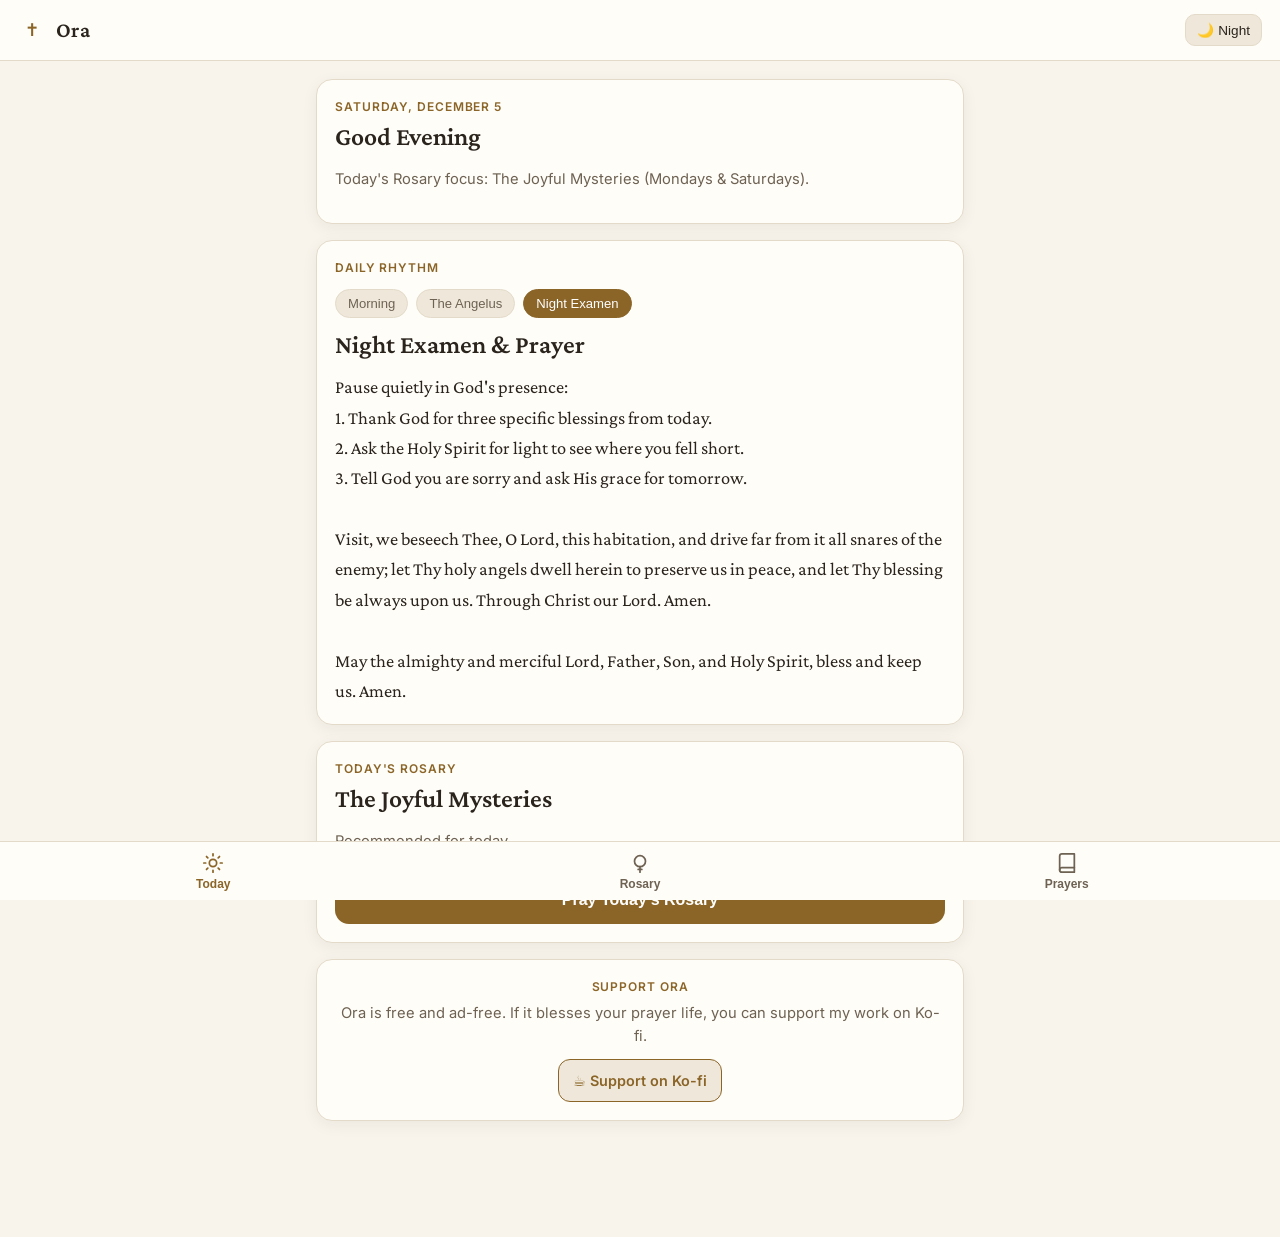
==== commit 8bbc55ec: "Rename Index.html to index.html" ====
--- a/index.html
+++ b/index.html
@@ -15,482 +15,10 @@
   <link rel="manifest" href="./manifest.json" />
   <link rel="icon" type="image/png" sizes="192x192" href="./icon-192.png" />
   <link rel="apple-touch-icon" href="./icon-192.png" />
-
   <link rel="preconnect" href="https://fonts.googleapis.com" />
   <link rel="preconnect" href="https://fonts.gstatic.com" crossorigin />
   <link href="https://fonts.googleapis.com/css2?family=Crimson+Pro:ital,wght@0,400;0,600;1,400&family=Inter:wght@400;500;600&display=swap" rel="stylesheet" />
-
-  <style>
-    :root {
-      --bg: #f8f4ec;
-      --surface: #fffdf8;
-      --surface-alt: #efe8da;
-      --text: #2a241d;
-      --text-muted: #6e6253;
-      --accent: #8b6528;
-      --accent-soft: rgba(139, 101, 40, 0.12);
-      --border: #e3dac9;
-      --shadow: 0 4px 16px rgba(42, 36, 29, 0.06);
-      --prayer-size: 1.15rem;
-    }
-
-    body.dark {
-      --bg: #151310;
-      --surface: #1f1c18;
-      --surface-alt: #2b2620;
-      --text: #efe9de;
-      --text-muted: #a99d8c;
-      --accent: #d4aa5a;
-      --accent-soft: rgba(212, 170, 90, 0.15);
-      --border: #352f27;
-      --shadow: 0 4px 20px rgba(0, 0, 0, 0.35);
-    }
-
-    * {
-      box-sizing: border-box;
-      -webkit-tap-highlight-color: transparent;
-    }
-
-    body {
-      margin: 0;
-      font-family: 'Inter', system-ui, -apple-system, sans-serif;
-      background: var(--bg);
-      color: var(--text);
-      line-height: 1.5;
-      transition: background 0.25s ease, color 0.25s ease;
-    }
-
-    .serif {
-      font-family: 'Crimson Pro', Georgia, serif;
-    }
-
-    header {
-      position: sticky;
-      top: 0;
-      z-index: 20;
-      background: var(--surface);
-      border-bottom: 1px solid var(--border);
-      padding: 14px 18px;
-      display: flex;
-      align-items: center;
-      justify-content: space-between;
-    }
-
-    .brand {
-      display: flex;
-      align-items: center;
-      gap: 10px;
-    }
-
-    .brand-cross {
-      width: 28px;
-      height: 28px;
-      border-radius: 8px;
-      background: var(--accent-soft);
-      color: var(--accent);
-      display: grid;
-      place-items: center;
-      font-size: 1.1rem;
-      font-weight: 600;
-    }
-
-    .brand h1 {
-      margin: 0;
-      font-size: 1.35rem;
-      font-family: 'Crimson Pro', Georgia, serif;
-      font-weight: 600;
-      letter-spacing: 0.3px;
-    }
-
-    .header-actions {
-      display: flex;
-      align-items: center;
-      gap: 8px;
-    }
-
-    .icon-btn {
-      background: var(--surface-alt);
-      color: var(--text);
-      border: 1px solid var(--border);
-      border-radius: 10px;
-      padding: 7px 11px;
-      font-size: 0.85rem;
-      font-weight: 500;
-      cursor: pointer;
-      display: inline-flex;
-      align-items: center;
-      gap: 5px;
-    }
-
-    #installBtn {
-      display: none;
-      background: var(--accent);
-      color: #fff;
-      border-color: var(--accent);
-    }
-
-    main {
-      max-width: 680px;
-      margin: 0 auto;
-      padding: 18px 16px 100px;
-    }
-
-    .tab-panel {
-      display: none;
-      animation: fadeIn 0.2s ease;
-    }
-
-    .tab-panel.active {
-      display: block;
-    }
-
-    @keyframes fadeIn {
-      from { opacity: 0; transform: translateY(4px); }
-      to { opacity: 1; transform: translateY(0); }
-    }
-
-    .card {
-      background: var(--surface);
-      border: 1px solid var(--border);
-      border-radius: 16px;
-      padding: 18px;
-      margin-bottom: 16px;
-      box-shadow: var(--shadow);
-    }
-
-    .eyebrow {
-      font-size: 0.75rem;
-      text-transform: uppercase;
-      letter-spacing: 0.9px;
-      color: var(--accent);
-      font-weight: 600;
-      margin-bottom: 6px;
-    }
-
-    h2.section-title {
-      margin: 0 0 8px;
-      font-family: 'Crimson Pro', Georgia, serif;
-      font-size: 1.6rem;
-      font-weight: 600;
-      line-height: 1.2;
-    }
-
-    .muted {
-      color: var(--text-muted);
-      font-size: 0.92rem;
-    }
-
-    .prayer-body {
-      font-family: 'Crimson Pro', Georgia, serif;
-      font-size: var(--prayer-size);
-      line-height: 1.65;
-      white-space: pre-line;
-      margin: 12px 0 0;
-    }
-
-    .pill-row {
-      display: flex;
-      gap: 8px;
-      flex-wrap: wrap;
-      margin: 12px 0;
-    }
-
-    .pill {
-      border: 1px solid var(--border);
-      background: var(--surface-alt);
-      color: var(--text-muted);
-      padding: 6px 12px;
-      border-radius: 999px;
-      font-size: 0.82rem;
-      font-weight: 500;
-      cursor: pointer;
-    }
-
-    .pill.active {
-      background: var(--accent);
-      color: #fff;
-      border-color: var(--accent);
-    }
-
-    .btn-primary {
-      width: 100%;
-      padding: 15px 18px;
-      border: none;
-      border-radius: 14px;
-      background: var(--accent);
-      color: #fff;
-      font-size: 1rem;
-      font-weight: 600;
-      cursor: pointer;
-      user-select: none;
-      transition: transform 0.08s ease, opacity 0.15s ease;
-    }
-
-    .btn-primary:active {
-      transform: scale(0.98);
-    }
-
-    .btn-secondary {
-      padding: 10px 14px;
-      border: 1px solid var(--border);
-      border-radius: 12px;
-      background: var(--surface-alt);
-      color: var(--text);
-      font-size: 0.9rem;
-      font-weight: 500;
-      cursor: pointer;
-      user-select: none;
-    }
-
-    .rosary-controls {
-      display: flex;
-      justify-content: space-between;
-      align-items: center;
-      gap: 10px;
-      margin-bottom: 12px;
-    }
-
-    select.mystery-select {
-      flex: 1;
-      padding: 10px 12px;
-      border-radius: 12px;
-      border: 1px solid var(--border);
-      background: var(--surface);
-      color: var(--text);
-      font-size: 0.92rem;
-      font-weight: 500;
-    }
-
-    .beads-row {
-      display: flex;
-      justify-content: center;
-      align-items: center;
-      gap: 7px;
-      margin: 14px 0 6px;
-      min-height: 22px;
-    }
-
-    .bead {
-      width: 13px;
-      height: 13px;
-      border-radius: 50%;
-      border: 2px solid var(--accent);
-      background: transparent;
-      transition: all 0.18s ease;
-    }
-
-    .bead.large {
-      width: 17px;
-      height: 17px;
-      margin-right: 4px;
-    }
-
-    .bead.done {
-      background: var(--accent);
-    }
-
-    .bead.current {
-      background: var(--accent);
-      transform: scale(1.25);
-      box-shadow: 0 0 0 4px var(--accent-soft);
-    }
-
-    .rosary-tap-card {
-      cursor: pointer;
-      user-select: none;
-    }
-
-    .rosary-footer-actions {
-      display: flex;
-      gap: 10px;
-      margin-top: 12px;
-    }
-
-    .progress-bar-wrap {
-      height: 6px;
-      background: var(--surface-alt);
-      border-radius: 999px;
-      overflow: hidden;
-      margin-top: 10px;
-    }
-
-    .progress-bar-fill {
-      height: 100%;
-      background: var(--accent);
-      width: 0%;
-      transition: width 0.2s ease;
-    }
-
-    .segmented {
-      display: grid;
-      grid-template-columns: 1fr 1fr;
-      background: var(--surface-alt);
-      padding: 4px;
-      border-radius: 12px;
-      border: 1px solid var(--border);
-      margin-bottom: 16px;
-    }
-
-    .segmented button {
-      border: none;
-      background: transparent;
-      color: var(--text-muted);
-      padding: 9px;
-      border-radius: 9px;
-      font-weight: 600;
-      font-size: 0.9rem;
-      cursor: pointer;
-    }
-
-    .segmented button.active {
-      background: var(--surface);
-      color: var(--text);
-      box-shadow: 0 1px 4px rgba(0, 0, 0, 0.08);
-    }
-
-    .toolbar {
-      display: flex;
-      gap: 8px;
-      margin-bottom: 14px;
-      align-items: center;
-    }
-
-    input[type="text"], input[type="search"] {
-      flex: 1;
-      padding: 11px 13px;
-      border-radius: 12px;
-      border: 1px solid var(--border);
-      background: var(--surface);
-      color: var(--text);
-      font-size: 0.95rem;
-    }
-
-    .prayer-item {
-      border-bottom: 1px solid var(--border);
-      padding: 14px 0;
-    }
-
-    .prayer-item:last-child {
-      border-bottom: none;
-    }
-
-    .prayer-item-header {
-      display: flex;
-      justify-content: space-between;
-      align-items: center;
-      cursor: pointer;
-      gap: 12px;
-    }
-
-    .prayer-item-title {
-      font-family: 'Crimson Pro', Georgia, serif;
-      font-size: 1.25rem;
-      font-weight: 600;
-      margin: 0;
-    }
-
-    .prayer-item-cat {
-      font-size: 0.78rem;
-      color: var(--accent);
-      font-weight: 500;
-    }
-
-    .prayer-item-content {
-      display: none;
-      margin-top: 10px;
-    }
-
-    .prayer-item.open .prayer-item-content {
-      display: block;
-    }
-
-    .intention-row {
-      display: flex;
-      align-items: flex-start;
-      gap: 12px;
-      padding: 12px 0;
-      border-bottom: 1px solid var(--border);
-    }
-
-    .intention-row:last-child {
-      border-bottom: none;
-    }
-
-    .intention-row input[type="checkbox"] {
-      width: 20px;
-      height: 20px;
-      margin-top: 2px;
-      accent-color: var(--accent);
-      cursor: pointer;
-    }
-
-    .intention-text {
-      flex: 1;
-      font-size: 0.98rem;
-    }
-
-    .intention-text.answered {
-      text-decoration: line-through;
-      color: var(--text-muted);
-    }
-
-    .intention-date {
-      display: block;
-      font-size: 0.75rem;
-      color: var(--text-muted);
-      margin-top: 2px;
-    }
-
-    .delete-btn {
-      background: transparent;
-      border: none;
-      color: var(--text-muted);
-      font-size: 1.1rem;
-      cursor: pointer;
-      padding: 2px 6px;
-    }
-
-    nav.bottom-nav {
-      position: fixed;
-      bottom: 0;
-      left: 0;
-      right: 0;
-      z-index: 30;
-      background: var(--surface);
-      border-top: 1px solid var(--border);
-      display: grid;
-      grid-template-columns: repeat(3, 1fr);
-      padding-bottom: env(safe-area-inset-bottom);
-    }
-
-    .nav-btn {
-      border: none;
-      background: transparent;
-      color: var(--text-muted);
-      padding: 10px 6px 9px;
-      display: flex;
-      flex-direction: column;
-      align-items: center;
-      gap: 3px;
-      font-size: 0.75rem;
-      font-weight: 600;
-      cursor: pointer;
-    }
-
-    .nav-btn.active {
-      color: var(--accent);
-    }
-
-    .nav-btn svg {
-      width: 22px;
-      height: 22px;
-      stroke: currentColor;
-      fill: none;
-      stroke-width: 1.9;
-      stroke-linecap: round;
-      stroke-linejoin: round;
-    }
-  </style>
+  <link rel="stylesheet" href="./style.css" />
 </head>
 <body>
   <header>
@@ -505,7 +33,6 @@
   </header>
 
   <main>
-    <!-- TAB 1: TODAY -->
     <section id="tab-today" class="tab-panel active">
       <div class="card">
         <div class="eyebrow" id="todayDateLabel">Today</div>
@@ -544,7 +71,6 @@
       </div>
     </section>
 
-    <!-- TAB 2: ROSARY -->
     <section id="tab-rosary" class="tab-panel">
       <div class="rosary-controls">
         <select id="mysterySelect" class="mystery-select" aria-label="Select Rosary Mysteries">
@@ -560,11 +86,8 @@
         <div class="eyebrow" id="rosaryBeadLabel">Step 1</div>
         <h2 class="section-title" id="rosaryStepTitle">Sign of the Cross</h2>
         <p class="muted" id="rosaryMysteryBanner" style="display:none; font-style:italic; margin: 4px 0 8px;"></p>
-
         <div class="beads-row" id="rosaryBeadsRow"></div>
-
         <div class="prayer-body" id="rosaryStepText"></div>
-
         <div class="progress-bar-wrap">
           <div class="progress-bar-fill" id="rosaryProgressFill"></div>
         </div>
@@ -578,7 +101,6 @@
       </div>
     </section>
 
-    <!-- TAB 3: PRAYERS & INTENTIONS -->
     <section id="tab-prayers" class="tab-panel">
       <div class="segmented">
         <button id="segLibraryBtn" class="active" type="button">Prayer Library</button>
@@ -623,6 +145,7 @@
     </button>
   </nav>
 
-  <script>
-    const CORE = {
-      signOfCross: "In the
+  <script src="./prayers.js"></script>
+  <script src="./app.js"></script>
+</body>
+</html>
--- a/style.css
+++ b/style.css
@@ -0,0 +1,154 @@
+:root {
+  --bg: #f8f4ec;
+  --surface: #fffdf8;
+  --surface-alt: #efe8da;
+  --text: #2a241d;
+  --text-muted: #6e6253;
+  --accent: #8b6528;and 
+  --accent-soft: rgba(139, 101, 40, 0.12);
+  --border: #e3dac9;
+  --shadow: 0 4px 16px rgba(42, 36, 29, 0.06);
+  --prayer-size: 1.15rem;
+}
+body.dark {
+  --bg: #151310;
+  --surface: #1f1c18;
+  --surface-alt: #2b2620;
+  --text: #efe9de;
+  --text-muted: #a99d8c;
+  --accent: #d4aa5a;
+  --accent-soft: rgba(212, 170, 90, 0.15);
+  --border: #352f27;
+  --shadow: 0 4px 20px rgba(0, 0, 0, 0.35);
+}
+* { box-sizing: border-box; -webkit-tap-highlight-color: transparent; }
+body {
+  margin: 0;
+  font-family: 'Inter', system-ui, -apple-system, sans-serif;
+  background: var(--bg);
+  color: var(--text);
+  line-height: 1.5;
+  transition: background 0.25s ease, color 0.25s ease;
+}
+.serif { font-family: 'Crimson Pro', Georgia, serif; }
+header {
+  position: sticky; top: 0; z-index: 20;
+  background: var(--surface);
+  border-bottom: 1px solid var(--border);
+  padding: 14px 18px;
+  display: flex; align-items: center; justify-content: space-between;
+}
+.brand { display: flex; align-items: center; gap: 10px; }
+.brand-cross {
+  width: 28px; height: 28px; border-radius: 8px;
+  background: var(--accent-soft); color: var(--accent);
+  display: grid; place-items: center; font-size: 1.1rem; font-weight: 600;
+}
+.brand h1 {
+  margin: 0; font-size: 1.35rem;
+  font-family: 'Crimson Pro', Georgia, serif; font-weight: 600; letter-spacing: 0.3px;
+}
+.header-actions { display: flex; align-items: center; gap: 8px; }
+.icon-btn {
+  background: var(--surface-alt); color: var(--text);
+  border: 1px solid var(--border); border-radius: 10px;
+  padding: 7px 11px; font-size: 0.85rem; font-weight: 500; cursor: pointer;
+  display: inline-flex; align-items: center; gap: 5px;
+}
+#installBtn { display: none; background: var(--accent); color: #fff; border-color: var(--accent); }
+main { max-width: 680px; margin: 0 auto; padding: 18px 16px 100px; }
+.tab-panel { display: none; animation: fadeIn 0.2s ease; }
+.tab-panel.active { display: block; }
+@keyframes fadeIn {
+  from { opacity: 0; transform: translateY(4px); }
+  to { opacity: 1; transform: translateY(0); }
+}
+.card {
+  background: var(--surface); border: 1px solid var(--border);
+  border-radius: 16px; padding: 18px; margin-bottom: 16px; box-shadow: var(--shadow);
+}
+.eyebrow {
+  font-size: 0.75rem; text-transform: uppercase; letter-spacing: 0.9px;
+  color: var(--accent); font-weight: 600; margin-bottom: 6px;
+}
+h2.section-title {
+  margin: 0 0 8px; font-family: 'Crimson Pro', Georgia, serif;
+  font-size: 1.6rem; font-weight: 600; line-height: 1.2;
+}
+.muted { color: var(--text-muted); font-size: 0.92rem; }
+.prayer-body {
+  font-family: 'Crimson Pro', Georgia, serif; font-size: var(--prayer-size);
+  line-height: 1.65; white-space: pre-line; margin: 12px 0 0;
+}
+.pill-row { display: flex; gap: 8px; flex-wrap: wrap; margin: 12px 0; }
+.pill {
+  border: 1px solid var(--border); background: var(--surface-alt);
+  color: var(--text-muted); padding: 6px 12px; border-radius: 999px;
+  font-size: 0.82rem; font-weight: 500; cursor: pointer;
+}
+.pill.active { background: var(--accent); color: #fff; border-color: var(--accent); }
+.btn-primary {
+  width: 100%; padding: 15px 18px; border: none; border-radius: 14px;
+  background: var(--accent); color: #fff; font-size: 1rem; font-weight: 600;
+  cursor: pointer; user-select: none; transition: transform 0.08s ease;
+}
+.btn-primary:active { transform: scale(0.98); }
+.btn-secondary {
+  padding: 10px 14px; border: 1px solid var(--border); border-radius: 12px;
+  background: var(--surface-alt); color: var(--text); font-size: 0.9rem;
+  font-weight: 500; cursor: pointer; user-select: none;
+}
+.rosary-controls { display: flex; justify-content: space-between; align-items: center; gap: 10px; margin-bottom: 12px; }
+select.mystery-select {
+  flex: 1; padding: 10px 12px; border-radius: 12px; border: 1px solid var(--border);
+  background: var(--surface); color: var(--text); font-size: 0.92rem; font-weight: 500;
+}
+.beads-row { display: flex; justify-content: center; align-items: center; gap: 7px; margin: 14px 0 6px; min-height: 22px; }
+.bead { width: 13px; height: 13px; border-radius: 50%; border: 2px solid var(--accent); background: transparent; transition: all 0.18s ease; }
+.bead.large { width: 17px; height: 17px; margin-right: 4px; }
+.bead.done { background: var(--accent); }
+.bead.current { background: var(--accent); transform: scale(1.25); box-shadow: 0 0 0 4px var(--accent-soft); }
+.rosary-tap-card { cursor: pointer; user-select: none; }
+.rosary-footer-actions { display: flex; gap: 10px; margin-top: 12px; }
+.progress-bar-wrap { height: 6px; background: var(--surface-alt); border-radius: 999px; overflow: hidden; margin-top: 10px; }
+.progress-bar-fill { height: 100%; background: var(--accent); width: 0%; transition: width 0.2s ease; }
+.segmented {
+  display: grid; grid-template-columns: 1fr 1fr; background: var(--surface-alt);
+  padding: 4px; border-radius: 12px; border: 1px solid var(--border); margin-bottom: 16px;
+}
+.segmented button {
+  border: none; background: transparent; color: var(--text-muted);
+  padding: 9px; border-radius: 9px; font-weight: 600; font-size: 0.9rem; cursor: pointer;
+}
+.segmented button.active { background: var(--surface); color: var(--text); box-shadow: 0 1px 4px rgba(0,0,0,0.08); }
+.toolbar { display: flex; gap: 8px; margin-bottom: 14px; align-items: center; }
+input[type="text"], input[type="search"] {
+  flex: 1; padding: 11px 13px; border-radius: 12px; border: 1px solid var(--border);
+  background: var(--surface); color: var(--text); font-size: 0.95rem;
+}
+.prayer-item { border-bottom: 1px solid var(--border); padding: 14px 0; }
+.prayer-item:last-child { border-bottom: none; }
+.prayer-item-header { display: flex; justify-content: space-between; align-items: center; cursor: pointer; gap: 12px; }
+.prayer-item-title { font-family: 'Crimson Pro', Georgia, serif; font-size: 1.25rem; font-weight: 600; margin: 0; }
+.prayer-item-cat { font-size: 0.78rem; color: var(--accent); font-weight: 500; }
+.prayer-item-content { display: none; margin-top: 10px; }
+.prayer-item.open .prayer-item-content { display: block; }
+.intention-row { display: flex; align-items: flex-start; gap: 12px; padding: 12px 0; border-bottom: 1px solid var(--border); }
+.intention-row:last-child { border-bottom: none; }
+.intention-row input[type="checkbox"] { width: 20px; height: 20px; margin-top: 2px; accent-color: var(--accent); cursor: pointer; }
+.intention-text { flex: 1; font-size: 0.98rem; }
+.intention-text.answered { text-decoration: line-through; color: var(--text-muted); }
+.intention-date { display: block; font-size: 0.75rem; color: var(--text-muted); margin-top: 2px; }
+.delete-btn { background: transparent; border: none; color: var(--text-muted); font-size: 1.1rem; cursor: pointer; padding: 2px 6px; }
+nav.bottom-nav {
+  position: fixed; bottom: 0; left: 0; right: 0; z-index: 30;
+  background: var(--surface); border-top: 1px solid var(--border);
+  display: grid; grid-template-columns: repeat(3, 1fr); padding-bottom: env(safe-area-inset-bottom);
+}
+.nav-btn {
+  border: none; background: transparent; color: var(--text-muted);
+  padding: 10px 6px 9px; display: flex; flex-direction: column; align-items: center;
+  gap: 3px; font-size: 0.75rem; font-weight: 600; cursor: pointer;
+}
+.nav-btn.active { color: var(--accent); }
+.nav-btn svg { width: 22px; height: 22px; stroke: currentColor; fill: none; stroke-width: 1.9; stroke-linecap: round; stroke-linejoin: round; }
